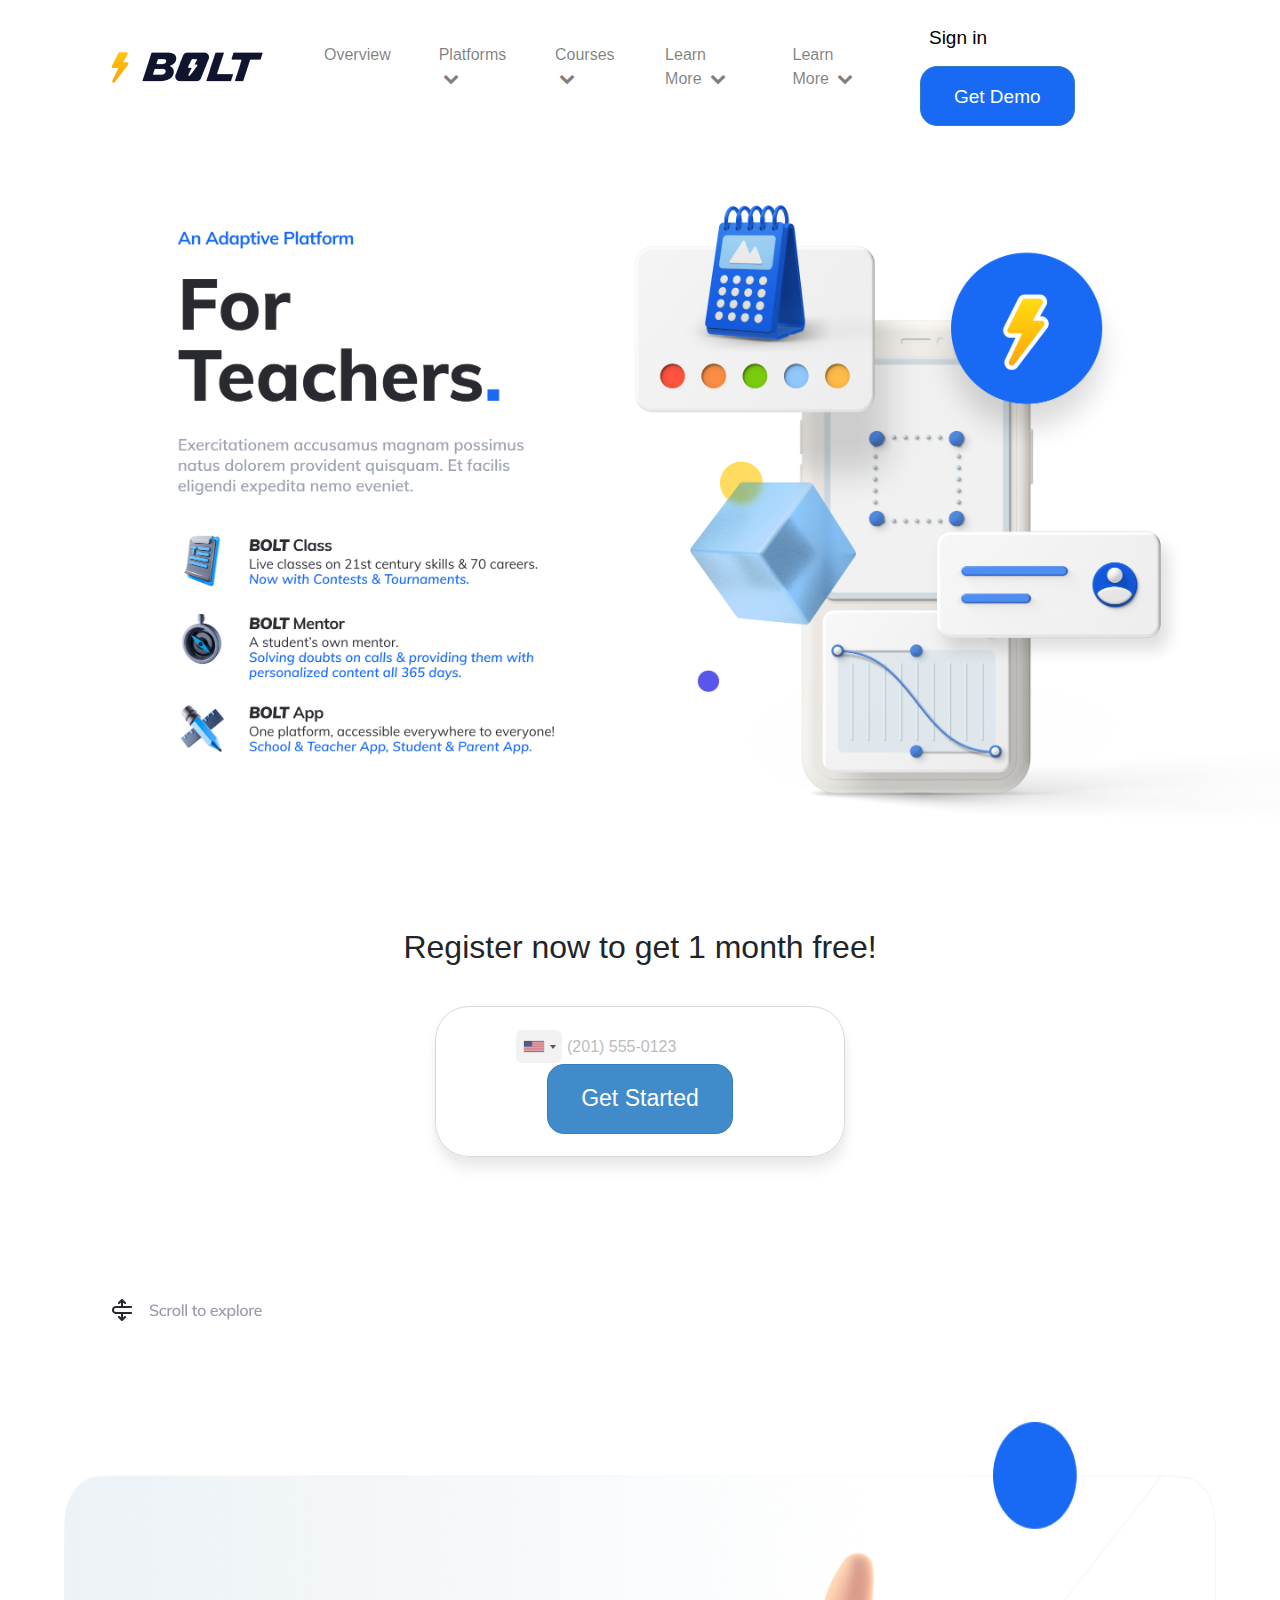
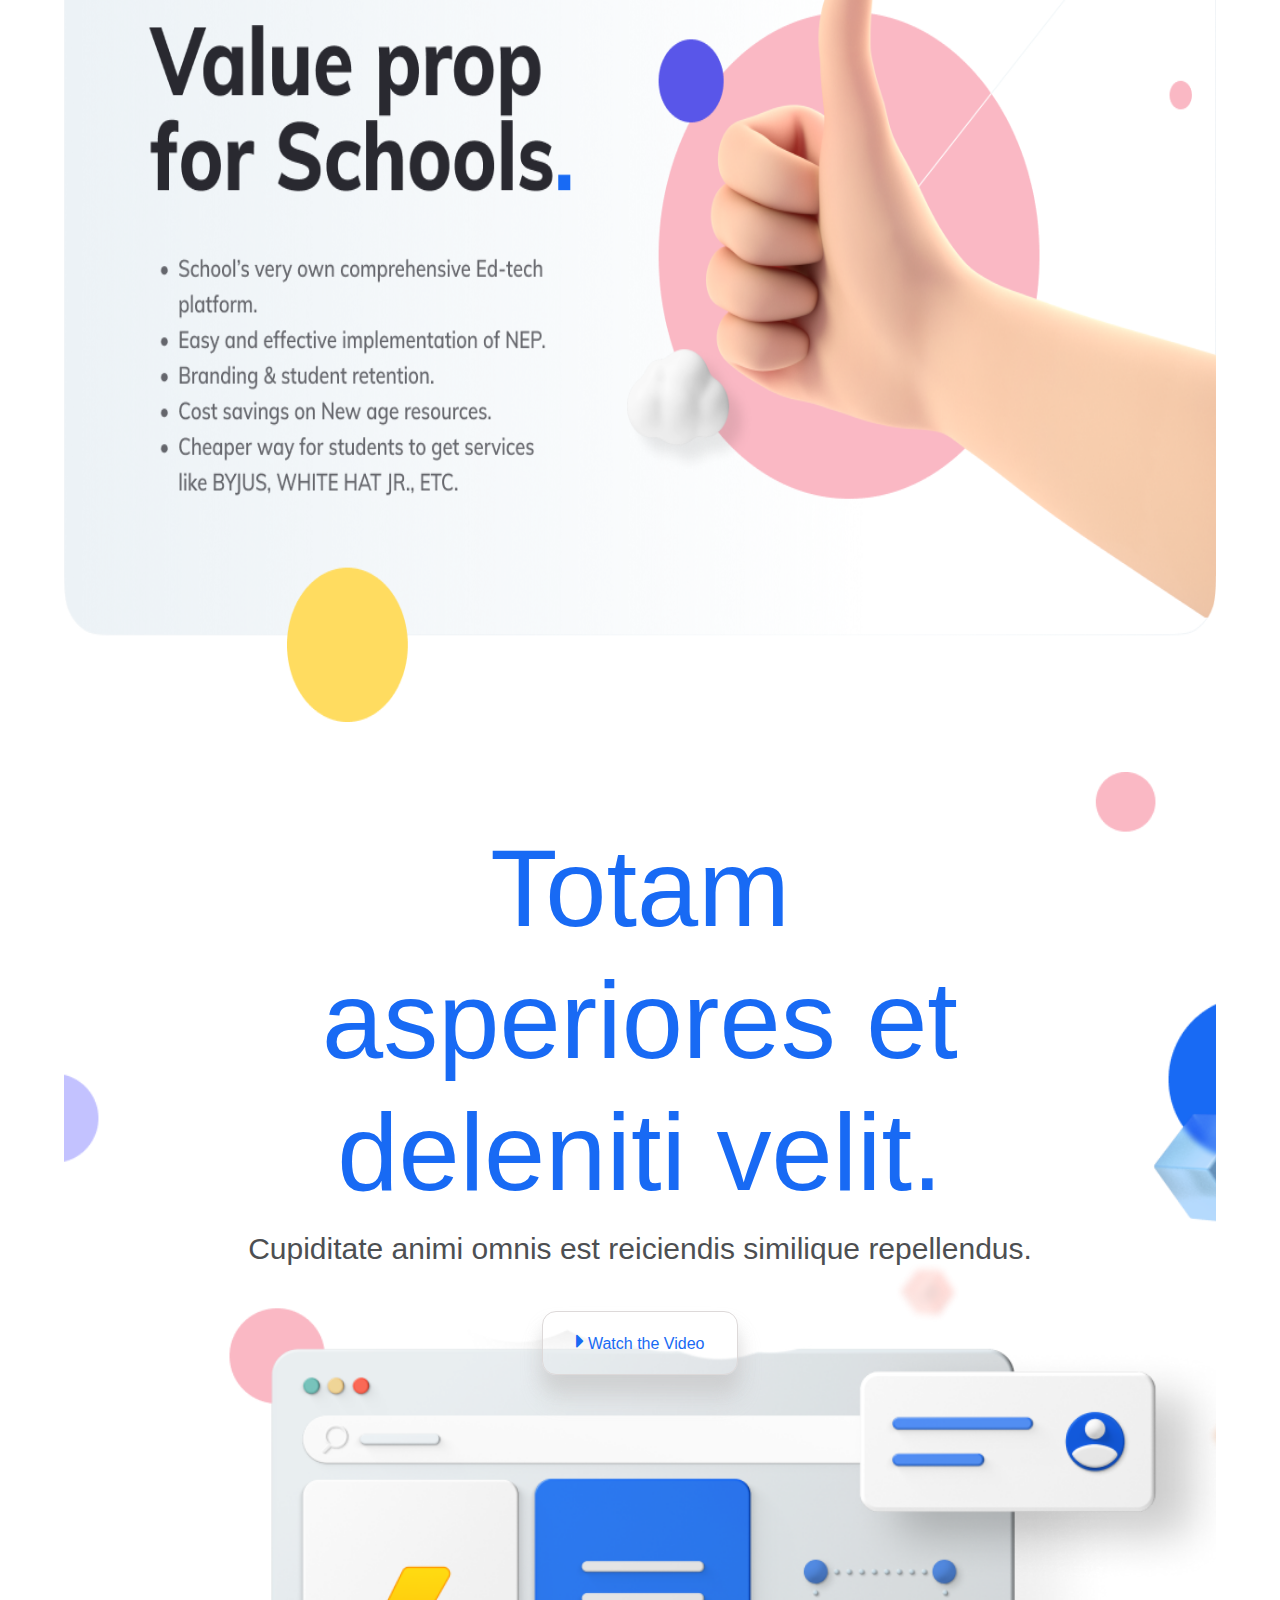
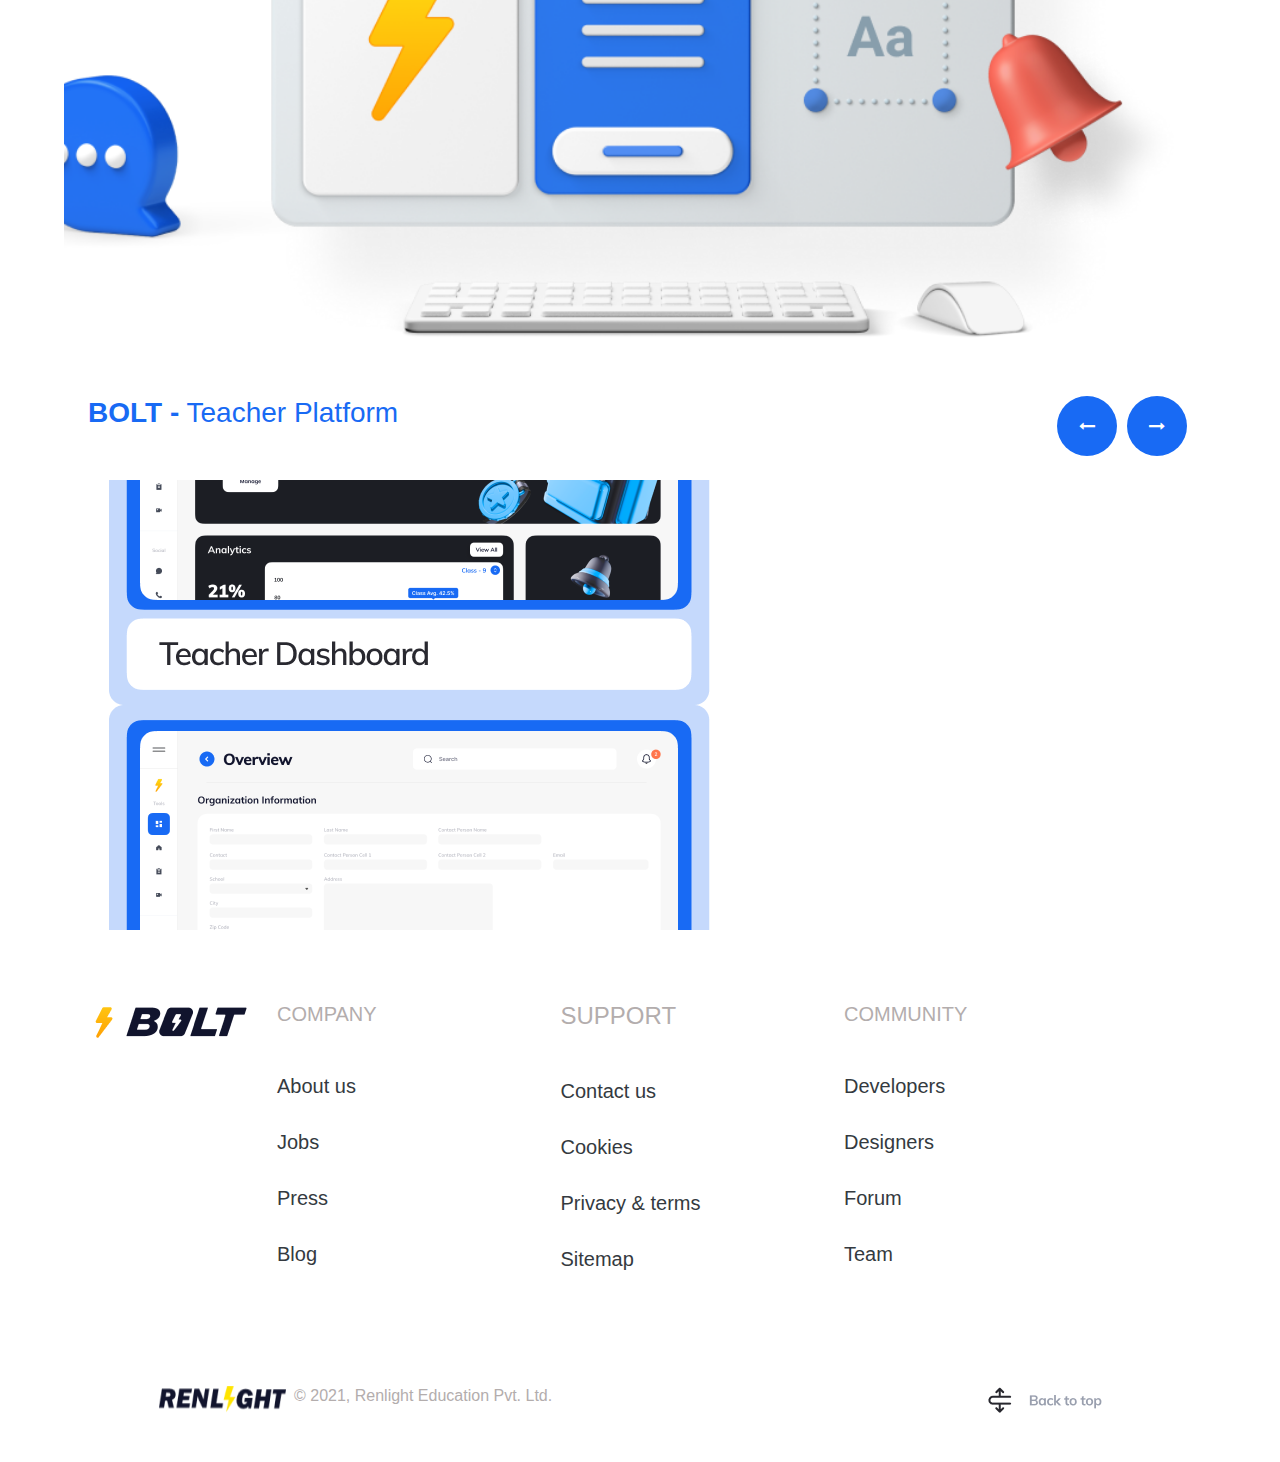
==== index.html @ 437db3bc "Intial commmit" ====
<!DOCTYPE html>
<html lang="en">
<head>
    <meta charset="UTF-8">
    <meta http-equiv="X-UA-Compatible" content="IE=edge">
    <meta name="viewport" content="width=device-width, initial-scale=1.0">
    <link rel="stylesheet" href="css/intlTelInput.css">
 
    <link rel="stylesheet" href="css/style.css">
    <link rel="stylesheet" href="css/style1.scss">
    <link rel="stylesheet" href="https://cdnjs.cloudflare.com/ajax/libs/font-awesome/4.7.0/css/font-awesome.min.css">

	<script src="js/custom.js"></script>
    <link rel="stylesheet" href="https://stackpath.bootstrapcdn.com/bootstrap/4.4.1/css/bootstrap.min.css" integrity="sha384-Vkoo8x4CGsO3+Hhxv8T/Q5PaXtkKtu6ug5TOeNV6gBiFeWPGFN9MuhOf23Q9Ifjh" crossorigin="anonymous">
    <title>Bolt</title>
</head>
<body>

    <div class="custom-container ">
    <nav class="navbar navbar-expand-lg mr-4 ml-4 navbar-light">
        <a class="navbar-brand" href="#"><img src="img/logo.png" alt=""></a>
        <div class="collapse navbar-collapse" id="navbarTogglerDemo01">
         
          <ul class="navbar-nav mx-auto mt-2 mt-lg-0">
            <li class="nav-item activde mr-3 m-3">
              <a class="nav-link" href="#">Overview <span class="sr-only">(current)</span></a>
            </li>
            
         
         
            <li class="nav-item dropdown mr-1 m-3 ">
              <a class="nav-link dropdown-togglse" href="#" id="navbarDropdownMenuLink" data-toggle="dropdown" aria-haspopup="true" aria-expanded="false">
                Platforms <i class="fa fa-chevron-down ml-1" aria-hidden="true"></i>
              </a>
              <div class="dropdown-menu" aria-labelledby="navbarDropdownMenuLink">
                <a class="dropdown-item" href="#">Action</a>
                <a class="dropdown-item" href="#">Anodion</a>
                <a class="dropdown-item" href="#">Sdre</a>
              </div>
            </li>
         
            <li class="nav-item dropdown mr-1 m-3">
              <a class="nav-link dropdown-togglse" href="#" id="navbarDropdownMenuLink" data-toggle="dropdown" aria-haspopup="true" aria-expanded="false">
                Courses <i class="fa fa-chevron-down ml-1" aria-hidden="true"></i>
              </a>
              <div class="dropdown-menu" aria-labelledby="navbarDropdownMenuLink">
                <a class="dropdown-item" href="#">Action</a>
                <a class="dropdown-item" href="#">Another action</a>
                <a class="dropdown-item" href="#">Sod here</a>
              </div>
            </li>
            <li class="nav-item dropdown mr-1 m-3">
              <a class="nav-link dropdown-togglse" href="#" id="navbarDropdownMenuLink" data-toggle="dropdown" aria-haspopup="true" aria-expanded="false">
                Learn More <i class="fa fa-chevron-down ml-1" aria-hidden="true"></i>
              </a>
              <div class="dropdown-menu" aria-labelledby="navbarDropdownMenuLink">
                <a class="dropdown-item" href="#">Action</a>
                <a class="dropdown-item" href="#">Anotherd</a>
                <a class="dropdown-item" href="#">Somdere</a>
              </div>
            </li>
            <li class="nav-item dropdown mr-1 m-3">
              <a class="nav-link dropdown-togglde" href="#" id="navbarDropdownMenuLink" data-toggle="dropdown" aria-haspopup="true" aria-expanded="false">
                Learn More <i class="fa fa-chevron-down ml-1" aria-hidden="true"></i>
              </a>
              <div class="dropdown-menu" aria-labelledby="navbarDropdownMenuLink">
                <a class="dropdown-item" href="#">Action</a>
                <a class="dropdown-item" href="#">d action</a>
                <a class="dropdown-item" href="#">d here</a>
              </div>
            </li>
          </ul>
          <form class="form-inline my-2 my-lg-0">
      
            <button class=" btn-sign s mr-4 my-sm-0" type="submit">Sign in</button>
            <button class=" btn-demo s my-2 ml-4 my-sm-0 " type="submit">Get Demo</button>
          </form>
        </div>
      </nav>


    </div>

<section>
    <img class="img-fluid" src="img/FEATURE LIST.png" alt="">
</section>
<section class="text-center">
       <h2>Register now to get 1 month free!</h3>

      

<div class="input-number">
  <input id="phone" type="tel">
  <span id="valid-msg" class="hide">Valid</span>
  <span id="error-msg" class="hide">Invalid number</span>
  <button class="started-btn">Get Started</button>
</div>

</section>
<section class="custom-container">
     

        <img class="ml-5" src="img/Scroll down button1.png" alt="">
</section>
<section class="custom-container ">
     

        <img class="image-container" src="img/PROTOTYPE.png" alt="">
</section>
<section class="custom-container totam-section ">
  <div class="tatam-content text-center">

    <h2>Totam asperiores et deleniti velit.</h2>
    <p>Cupiditate animi omnis est reiciendis similique repellendus.</p>

    <div class="btn-video">
      <i class="fa fa-caret-right" aria-hidden="true"></i>
      Watch the Video</div>
  </div>

        <!-- <img class="image-container" src="img/bg1.png" alt=""> -->
</section>


<div class="custom-container">
<div class="slide-header d-flex justify-content-between p-4"> 
  <h3><span>BOLT -</span> Teacher Platform</h3>
  <div class="controls">
  <div class="control prev-slide"><i class="fa fa-long-arrow-left" aria-hidden="true"></i>
  </div>
  <div class="control next-slide"><i class="fa fa-long-arrow-right" aria-hidden="true"></i>
  </div>
</div></div>
<div class="carousel">
  <div class="slides">
    <div class="slider1 slide">

      <img src="img/Feature Card 1.png"  >
      <img src="img/Feature Card 2.png"  >
    </div>
    <div class="slider1 slide">

      <img src="img/Feature Card 1.png"  >
      <img src="img/Feature Card 2.png"  >
    </div>
    <div class="slider1 slide">

      <img src="img/Feature Card 1.png"  >
      <img src="img/Feature Card 2.png"  >
    </div>
 
  </div>

</div>
</div>

<footer class="  text-lg-start pt-5">
  <!-- Grid container -->
  <div class="custom-container p-4">
    <!--Grid row-->
    <div class="row">
      <!--Grid column-->
      <div class="col-lg-2 col-md-6 mb-4 mb-md-0">
      <img src="img/logo.png" alt="">

       
      </div>
      <!--Grid column-->

      <!--Grid column-->
      <div class="col-lg-3 col-md-6 mb-4 mb-md-0">
        <h5 class="text-uppercase mb-0 footer-headings">Company</h5>
      
        
        
        
        <ul class="list-unstyled mt-5">
          <li class="pb-4">
            <h5 href="#!" class="text-dark">  About us</h5>
          </li>
          <li class="pb-4">
            <h5 href="#!" class="text-dark">Jobs</h5>
          </li>
          <li class="pb-4">
            <h5 href="#!" class="text-dark">Press</h5>
          </li>
          <li class="pb-4">
            <h5 href="#!" class="text-dark">Blog</h5>
          </li>
        </ul>
      </div>
      <!--Grid column-->

      <!--Grid column-->
      <div class="col-lg-3 col-md-6 mb-4 mb-md-0">
        <h4 class="text-uppercase footer-headings">Support</h4>
        
        
       
        
        <ul class="list-unstyled mb-0 mt-5">
          <li class="pb-4">
            <h5 href="#!" class="text-dark">Contact us</h5>
          </li>
          <li class="pb-4" >
            <h5 href="#!" class="text-dark">Cookies</h5>
          </li>
          <li class="pb-4">
            <h5 href="#!" class="text-dark"> Privacy & terms</h5>
          </li>
          <li class="pb-4">
            <h5 href="#!" class="text-dark">Sitemap</h5>
          </li>
        </ul>
      </div>
      <!--Grid column-->

      <!--Grid column-->
      <div class="col-lg-3 col-md-6 mb-4 mb-md-0">
        <h5 class="text-uppercase mb-0 footer-headings">Community</h5>
        
        
        
        
        <ul class="list-unstyled mt-5">
          <li class="pb-4">
            <h5 href="#!" class="text-dark ">Developers</h5>
          </li>
          <li class="pb-4">
            <h5 href="#!" class="text-dark">Designers</h5>
          </li>
          <li class="pb-4">
            <h5 href="#!" class="text-dark">Forum</h5>
          </li>
          <li class="pb-4">
            <h5 href="#!" class="text-dark">Team</h5>
          </li>
        </ul>
      </div>
      <!--Grid column-->
    </div>
    <!--Grid row-->
  </div>
  <!-- Grid container -->

  <!-- Copyright -->
  <div class="d-flex justify-content-between  custom-container mr-4 ml-4 p-5 " >
<div class="col-6">
  <div class="footer-content d-flex ">
    <img  class="ml-4 pl-5 pr-2" src="img/renlight.png" alt=""> <h6 class="footer-headings">© 2021, Renlight Education Pvt. Ltd.</h6>
  </div>
</div>
<div class="col-6 d-flex flex-row-reverse">
  <img src="img/Scroll down button.png" alt="">
</div>
   
  
  </div>
  <!-- Copyright -->
</footer>

<script src="js/intlTelInput.js"></script>
<script>
  var input = document.querySelector("#phone");
  window.intlTelInput(input, {
    utilsScript: "js/utils.js",
  });


  const delay = 33000; //ms

const slides = document.querySelector(".slides");
const slidesCount = slides.childElementCount;
const maxLeft = (slidesCount - 1) * 100 * -1;

let current = 0;

function changeSlide(next = true) {
  if (next) {
    current += current > maxLeft ? -100 : current * -1;
  } else {
    current = current < 0 ? current + 100 : maxLeft;
  }

  slides.style.left = current + "%";
}

let autoChange = setInterval(changeSlide, delay);
const restart = function() {
  clearInterval(autoChange);
  autoChange = setInterval(changeSlide, delay);
};

// Controls
document.querySelector(".next-slide").addEventListener("click", function() {
  changeSlide();
  restart();
});

document.querySelector(".prev-slide").addEventListener("click", function() {
  changeSlide(false);
  restart();
});

</script>
    <script src="https://code.jquery.com/jquery-3.4.1.slim.min.js" integrity="sha384-J6qa4849blE2+poT4WnyKhv5vZF5SrPo0iEjwBvKU7imGFAV0wwj1yYfoRSJoZ+n" crossorigin="anonymous"></script>
<script src="https://cdn.jsdelivr.net/npm/popper.js@1.16.0/dist/umd/popper.min.js" integrity="sha384-Q6E9RHvbIyZFJoft+2mJbHaEWldlvI9IOYy5n3zV9zzTtmI3UksdQRVvoxMfooAo" crossorigin="anonymous"></script>
<script src="https://stackpath.bootstrapcdn.com/bootstrap/4.4.1/js/bootstrap.min.js" integrity="sha384-wfSDF2E50Y2D1uUdj0O3uMBJnjuUD4Ih7YwaYd1iqfktj0Uod8GCExl3Og8ifwB6" crossorigin="anonymous"></script>
</body>
</html>
---- css/intlTelInput.css ----
.iti {
  position: relative;
  display: inline-block; }
  .iti * {
    box-sizing: border-box;
    -moz-box-sizing: border-box; }
  .iti__hide {
    display: none; }
  .iti__v-hide {
    visibility: hidden; }
  .iti input, .iti input[type=text], .iti input[type=tel] {
    position: relative;
    z-index: 0;
    margin-top: 0 !important;
    margin-bottom: 0 !important;
    padding-right: 36px;
    margin-right: 0; }
  .iti__flag-container {
    position: absolute;
    top: 0;
    bottom: 0;
    right: 0;
    padding: 1px; }
  .iti__selected-flag {
    z-index: 1;
    position: relative;
    display: flex;
    align-items: center;
    height: 100%;
    padding: 0 6px 0 8px; }
  .iti__arrow {
    margin-left: 6px;
    width: 0;
    height: 0;
    border-left: 3px solid transparent;
    border-right: 3px solid transparent;
    border-top: 4px solid #555; }
    .iti__arrow--up {
      border-top: none;
      border-bottom: 4px solid #555; }
  .iti__country-list {
    position: absolute;
    z-index: 2;
    list-style: none;
    text-align: left;
    padding: 0;
    margin: 0 0 0 -1px;
    box-shadow: 1px 1px 4px rgba(0, 0, 0, 0.2);
    background-color: white;
    border: 1px solid #CCC;
    white-space: nowrap;
    max-height: 200px;
    overflow-y: scroll;
    -webkit-overflow-scrolling: touch; }
    .iti__country-list--dropup {
      bottom: 100%;
      margin-bottom: -1px; }
    @media (max-width: 500px) {
      .iti__country-list {
        white-space: normal; } }
  .iti__flag-box {
    display: inline-block;
    width: 20px; }
  .iti__divider {
    padding-bottom: 5px;
    margin-bottom: 5px;
    border-bottom: 1px solid #CCC; }
  .iti__country {
    padding: 5px 10px;
    outline: none; }
  .iti__dial-code {
    color: #999; }
  .iti__country.iti__highlight {
    background-color: rgba(0, 0, 0, 0.05); }
  .iti__flag-box, .iti__country-name, .iti__dial-code {
    vertical-align: middle; }
  .iti__flag-box, .iti__country-name {
    margin-right: 6px; }
  .iti--allow-dropdown input, .iti--allow-dropdown input[type=text], .iti--allow-dropdown input[type=tel], .iti--separate-dial-code input, .iti--separate-dial-code input[type=text], .iti--separate-dial-code input[type=tel] {
    padding-right: 6px;
    padding-left: 52px;
    margin-left: 0; }
  .iti--allow-dropdown .iti__flag-container, .iti--separate-dial-code .iti__flag-container {
    right: auto;
    left: 0; }
  .iti--allow-dropdown .iti__flag-container:hover {
    cursor: pointer; }
    .iti--allow-dropdown .iti__flag-container:hover .iti__selected-flag {
      background-color: rgba(0, 0, 0, 0.05); }
  .iti--allow-dropdown input[disabled] + .iti__flag-container:hover,
  .iti--allow-dropdown input[readonly] + .iti__flag-container:hover {
    cursor: default; }
    .iti--allow-dropdown input[disabled] + .iti__flag-container:hover .iti__selected-flag,
    .iti--allow-dropdown input[readonly] + .iti__flag-container:hover .iti__selected-flag {
      background-color: transparent; }
  .iti--separate-dial-code .iti__selected-flag {
    background-color: rgba(0, 0, 0, 0.05); }
  .iti--separate-dial-code .iti__selected-dial-code {
    margin-left: 6px; }
  .iti--container {
    position: absolute;
    top: -1000px;
    left: -1000px;
    z-index: 1060;
    padding: 1px; }
    .iti--container:hover {
      cursor: pointer; }

.iti-mobile .iti--container {
  top: 30px;
  bottom: 30px;
  left: 30px;
  right: 30px;
  position: fixed; }

.iti-mobile .iti__country-list {
  max-height: 100%;
  width: 100%; }

.iti-mobile .iti__country {
  padding: 10px 10px;
  line-height: 1.5em; }

.iti__flag {
  width: 20px; }
  .iti__flag.iti__be {
    width: 18px; }
  .iti__flag.iti__ch {
    width: 15px; }
  .iti__flag.iti__mc {
    width: 19px; }
  .iti__flag.iti__ne {
    width: 18px; }
  .iti__flag.iti__np {
    width: 13px; }
  .iti__flag.iti__va {
    width: 15px; }
  @media (-webkit-min-device-pixel-ratio: 2), (min-resolution: 192dpi) {
    .iti__flag {
      background-size: 5652px 15px; } }
  .iti__flag.iti__ac {
    height: 10px;
    background-position: 0px 0px; }
  .iti__flag.iti__ad {
    height: 14px;
    background-position: -22px 0px; }
  .iti__flag.iti__ae {
    height: 10px;
    background-position: -44px 0px; }
  .iti__flag.iti__af {
    height: 14px;
    background-position: -66px 0px; }
  .iti__flag.iti__ag {
    height: 14px;
    background-position: -88px 0px; }
  .iti__flag.iti__ai {
    height: 10px;
    background-position: -110px 0px; }
  .iti__flag.iti__al {
    height: 15px;
    background-position: -132px 0px; }
  .iti__flag.iti__am {
    height: 10px;
    background-position: -154px 0px; }
  .iti__flag.iti__ao {
    height: 14px;
    background-position: -176px 0px; }
  .iti__flag.iti__aq {
    height: 14px;
    background-position: -198px 0px; }
  .iti__flag.iti__ar {
    height: 13px;
    background-position: -220px 0px; }
  .iti__flag.iti__as {
    height: 10px;
    background-position: -242px 0px; }
  .iti__flag.iti__at {
    height: 14px;
    background-position: -264px 0px; }
  .iti__flag.iti__au {
    height: 10px;
    background-position: -286px 0px; }
  .iti__flag.iti__aw {
    height: 14px;
    background-position: -308px 0px; }
  .iti__flag.iti__ax {
    height: 13px;
    background-position: -330px 0px; }
  .iti__flag.iti__az {
    height: 10px;
    background-position: -352px 0px; }
  .iti__flag.iti__ba {
    height: 10px;
    background-position: -374px 0px; }
  .iti__flag.iti__bb {
    height: 14px;
    background-position: -396px 0px; }
  .iti__flag.iti__bd {
    height: 12px;
    background-position: -418px 0px; }
  .iti__flag.iti__be {
    height: 15px;
    background-position: -440px 0px; }
  .iti__flag.iti__bf {
    height: 14px;
    background-position: -460px 0px; }
  .iti__flag.iti__bg {
    height: 12px;
    background-position: -482px 0px; }
  .iti__flag.iti__bh {
    height: 12px;
    background-position: -504px 0px; }
  .iti__flag.iti__bi {
    height: 12px;
    background-position: -526px 0px; }
  .iti__flag.iti__bj {
    height: 14px;
    background-position: -548px 0px; }
  .iti__flag.iti__bl {
    height: 14px;
    background-position: -570px 0px; }
  .iti__flag.iti__bm {
    height: 10px;
    background-position: -592px 0px; }
  .iti__flag.iti__bn {
    height: 10px;
    background-position: -614px 0px; }
  .iti__flag.iti__bo {
    height: 14px;
    background-position: -636px 0px; }
  .iti__flag.iti__bq {
    height: 14px;
    background-position: -658px 0px; }
  .iti__flag.iti__br {
    height: 14px;
    background-position: -680px 0px; }
  .iti__flag.iti__bs {
    height: 10px;
    background-position: -702px 0px; }
  .iti__flag.iti__bt {
    height: 14px;
    background-position: -724px 0px; }
  .iti__flag.iti__bv {
    height: 15px;
    background-position: -746px 0px; }
  .iti__flag.iti__bw {
    height: 14px;
    background-position: -768px 0px; }
  .iti__flag.iti__by {
    height: 10px;
    background-position: -790px 0px; }
  .iti__flag.iti__bz {
    height: 14px;
    background-position: -812px 0px; }
  .iti__flag.iti__ca {
    height: 10px;
    background-position: -834px 0px; }
  .iti__flag.iti__cc {
    height: 10px;
    background-position: -856px 0px; }
  .iti__flag.iti__cd {
    height: 15px;
    background-position: -878px 0px; }
  .iti__flag.iti__cf {
    height: 14px;
    background-position: -900px 0px; }
  .iti__flag.iti__cg {
    height: 14px;
    background-position: -922px 0px; }
  .iti__flag.iti__ch {
    height: 15px;
    background-position: -944px 0px; }
  .iti__flag.iti__ci {
    height: 14px;
    background-position: -961px 0px; }
  .iti__flag.iti__ck {
    height: 10px;
    background-position: -983px 0px; }
  .iti__flag.iti__cl {
    height: 14px;
    background-position: -1005px 0px; }
  .iti__flag.iti__cm {
    height: 14px;
    background-position: -1027px 0px; }
  .iti__flag.iti__cn {
    height: 14px;
    background-position: -1049px 0px; }
  .iti__flag.iti__co {
    height: 14px;
    background-position: -1071px 0px; }
  .iti__flag.iti__cp {
    height: 14px;
    background-position: -1093px 0px; }
  .iti__flag.iti__cr {
    height: 12px;
    background-position: -1115px 0px; }
  .iti__flag.iti__cu {
    height: 10px;
    background-position: -1137px 0px; }
  .iti__flag.iti__cv {
    height: 12px;
    background-position: -1159px 0px; }
  .iti__flag.iti__cw {
    height: 14px;
    background-position: -1181px 0px; }
  .iti__flag.iti__cx {
    height: 10px;
    background-position: -1203px 0px; }
  .iti__flag.iti__cy {
    height: 14px;
    background-position: -1225px 0px; }
  .iti__flag.iti__cz {
    height: 14px;
    background-position: -1247px 0px; }
  .iti__flag.iti__de {
    height: 12px;
    background-position: -1269px 0px; }
  .iti__flag.iti__dg {
    height: 10px;
    background-position: -1291px 0px; }
  .iti__flag.iti__dj {
    height: 14px;
    background-position: -1313px 0px; }
  .iti__flag.iti__dk {
    height: 15px;
    background-position: -1335px 0px; }
  .iti__flag.iti__dm {
    height: 10px;
    background-position: -1357px 0px; }
  .iti__flag.iti__do {
    height: 14px;
    background-position: -1379px 0px; }
  .iti__flag.iti__dz {
    height: 14px;
    background-position: -1401px 0px; }
  .iti__flag.iti__ea {
    height: 14px;
    background-position: -1423px 0px; }
  .iti__flag.iti__ec {
    height: 14px;
    background-position: -1445px 0px; }
  .iti__flag.iti__ee {
    height: 13px;
    background-position: -1467px 0px; }
  .iti__flag.iti__eg {
    height: 14px;
    background-position: -1489px 0px; }
  .iti__flag.iti__eh {
    height: 10px;
    background-position: -1511px 0px; }
  .iti__flag.iti__er {
    height: 10px;
    background-position: -1533px 0px; }
  .iti__flag.iti__es {
    height: 14px;
    background-position: -1555px 0px; }
  .iti__flag.iti__et {
    height: 10px;
    background-position: -1577px 0px; }
  .iti__flag.iti__eu {
    height: 14px;
    background-position: -1599px 0px; }
  .iti__flag.iti__fi {
    height: 12px;
    background-position: -1621px 0px; }
  .iti__flag.iti__fj {
    height: 10px;
    background-position: -1643px 0px; }
  .iti__flag.iti__fk {
    height: 10px;
    background-position: -1665px 0px; }
  .iti__flag.iti__fm {
    height: 11px;
    background-position: -1687px 0px; }
  .iti__flag.iti__fo {
    height: 15px;
    background-position: -1709px 0px; }
  .iti__flag.iti__fr {
    height: 14px;
    background-position: -1731px 0px; }
  .iti__flag.iti__ga {
    height: 15px;
    background-position: -1753px 0px; }
  .iti__flag.iti__gb {
    height: 10px;
    background-position: -1775px 0px; }
  .iti__flag.iti__gd {
    height: 12px;
    background-position: -1797px 0px; }
  .iti__flag.iti__ge {
    height: 14px;
    background-position: -1819px 0px; }
  .iti__flag.iti__gf {
    height: 14px;
    background-position: -1841px 0px; }
  .iti__flag.iti__gg {
    height: 14px;
    background-position: -1863px 0px; }
  .iti__flag.iti__gh {
    height: 14px;
    background-position: -1885px 0px; }
  .iti__flag.iti__gi {
    height: 10px;
    background-position: -1907px 0px; }
  .iti__flag.iti__gl {
    height: 14px;
    background-position: -1929px 0px; }
  .iti__flag.iti__gm {
    height: 14px;
    background-position: -1951px 0px; }
  .iti__flag.iti__gn {
    height: 14px;
    background-position: -1973px 0px; }
  .iti__flag.iti__gp {
    height: 14px;
    background-position: -1995px 0px; }
  .iti__flag.iti__gq {
    height: 14px;
    background-position: -2017px 0px; }
  .iti__flag.iti__gr {
    height: 14px;
    background-position: -2039px 0px; }
  .iti__flag.iti__gs {
    height: 10px;
    background-position: -2061px 0px; }
  .iti__flag.iti__gt {
    height: 13px;
    background-position: -2083px 0px; }
  .iti__flag.iti__gu {
    height: 11px;
    background-position: -2105px 0px; }
  .iti__flag.iti__gw {
    height: 10px;
    background-position: -2127px 0px; }
  .iti__flag.iti__gy {
    height: 12px;
    background-position: -2149px 0px; }
  .iti__flag.iti__hk {
    height: 14px;
    background-position: -2171px 0px; }
  .iti__flag.iti__hm {
    height: 10px;
    background-position: -2193px 0px; }
  .iti__flag.iti__hn {
    height: 10px;
    background-position: -2215px 0px; }
  .iti__flag.iti__hr {
    height: 10px;
    background-position: -2237px 0px; }
  .iti__flag.iti__ht {
    height: 12px;
    background-position: -2259px 0px; }
  .iti__flag.iti__hu {
    height: 10px;
    background-position: -2281px 0px; }
  .iti__flag.iti__ic {
    height: 14px;
    background-position: -2303px 0px; }
  .iti__flag.iti__id {
    height: 14px;
    background-position: -2325px 0px; }
  .iti__flag.iti__ie {
    height: 10px;
    background-position: -2347px 0px; }
  .iti__flag.iti__il {
    height: 15px;
    background-position: -2369px 0px; }
  .iti__flag.iti__im {
    height: 10px;
    background-position: -2391px 0px; }
  .iti__flag.iti__in {
    height: 14px;
    background-position: -2413px 0px; }
  .iti__flag.iti__io {
    height: 10px;
    background-position: -2435px 0px; }
  .iti__flag.iti__iq {
    height: 14px;
    background-position: -2457px 0px; }
  .iti__flag.iti__ir {
    height: 12px;
    background-position: -2479px 0px; }
  .iti__flag.iti__is {
    height: 15px;
    background-position: -2501px 0px; }
  .iti__flag.iti__it {
    height: 14px;
    background-position: -2523px 0px; }
  .iti__flag.iti__je {
    height: 12px;
    background-position: -2545px 0px; }
  .iti__flag.iti__jm {
    height: 10px;
    background-position: -2567px 0px; }
  .iti__flag.iti__jo {
    height: 10px;
    background-position: -2589px 0px; }
  .iti__flag.iti__jp {
    height: 14px;
    background-position: -2611px 0px; }
  .iti__flag.iti__ke {
    height: 14px;
    background-position: -2633px 0px; }
  .iti__flag.iti__kg {
    height: 12px;
    background-position: -2655px 0px; }
  .iti__flag.iti__kh {
    height: 13px;
    background-position: -2677px 0px; }
  .iti__flag.iti__ki {
    height: 10px;
    background-position: -2699px 0px; }
  .iti__flag.iti__km {
    height: 12px;
    background-position: -2721px 0px; }
  .iti__flag.iti__kn {
    height: 14px;
    background-position: -2743px 0px; }
  .iti__flag.iti__kp {
    height: 10px;
    background-position: -2765px 0px; }
  .iti__flag.iti__kr {
    height: 14px;
    background-position: -2787px 0px; }
  .iti__flag.iti__kw {
    height: 10px;
    background-position: -2809px 0px; }
  .iti__flag.iti__ky {
    height: 10px;
    background-position: -2831px 0px; }
  .iti__flag.iti__kz {
    height: 10px;
    background-position: -2853px 0px; }
  .iti__flag.iti__la {
    height: 14px;
    background-position: -2875px 0px; }
  .iti__flag.iti__lb {
    height: 14px;
    background-position: -2897px 0px; }
  .iti__flag.iti__lc {
    height: 10px;
    background-position: -2919px 0px; }
  .iti__flag.iti__li {
    height: 12px;
    background-position: -2941px 0px; }
  .iti__flag.iti__lk {
    height: 10px;
    background-position: -2963px 0px; }
  .iti__flag.iti__lr {
    height: 11px;
    background-position: -2985px 0px; }
  .iti__flag.iti__ls {
    height: 14px;
    background-position: -3007px 0px; }
  .iti__flag.iti__lt {
    height: 12px;
    background-position: -3029px 0px; }
  .iti__flag.iti__lu {
    height: 12px;
    background-position: -3051px 0px; }
  .iti__flag.iti__lv {
    height: 10px;
    background-position: -3073px 0px; }
  .iti__flag.iti__ly {
    height: 10px;
    background-position: -3095px 0px; }
  .iti__flag.iti__ma {
    height: 14px;
    background-position: -3117px 0px; }
  .iti__flag.iti__mc {
    height: 15px;
    background-position: -3139px 0px; }
  .iti__flag.iti__md {
    height: 10px;
    background-position: -3160px 0px; }
  .iti__flag.iti__me {
    height: 10px;
    background-position: -3182px 0px; }
  .iti__flag.iti__mf {
    height: 14px;
    background-position: -3204px 0px; }
  .iti__flag.iti__mg {
    height: 14px;
    background-position: -3226px 0px; }
  .iti__flag.iti__mh {
    height: 11px;
    background-position: -3248px 0px; }
  .iti__flag.iti__mk {
    height: 10px;
    background-position: -3270px 0px; }
  .iti__flag.iti__ml {
    height: 14px;
    background-position: -3292px 0px; }
  .iti__flag.iti__mm {
    height: 14px;
    background-position: -3314px 0px; }
  .iti__flag.iti__mn {
    height: 10px;
    background-position: -3336px 0px; }
  .iti__flag.iti__mo {
    height: 14px;
    background-position: -3358px 0px; }
  .iti__flag.iti__mp {
    height: 10px;
    background-position: -3380px 0px; }
  .iti__flag.iti__mq {
    height: 14px;
    background-position: -3402px 0px; }
  .iti__flag.iti__mr {
    height: 14px;
    background-position: -3424px 0px; }
  .iti__flag.iti__ms {
    height: 10px;
    background-position: -3446px 0px; }
  .iti__flag.iti__mt {
    height: 14px;
    background-position: -3468px 0px; }
  .iti__flag.iti__mu {
    height: 14px;
    background-position: -3490px 0px; }
  .iti__flag.iti__mv {
    height: 14px;
    background-position: -3512px 0px; }
  .iti__flag.iti__mw {
    height: 14px;
    background-position: -3534px 0px; }
  .iti__flag.iti__mx {
    height: 12px;
    background-position: -3556px 0px; }
  .iti__flag.iti__my {
    height: 10px;
    background-position: -3578px 0px; }
  .iti__flag.iti__mz {
    height: 14px;
    background-position: -3600px 0px; }
  .iti__flag.iti__na {
    height: 14px;
    background-position: -3622px 0px; }
  .iti__flag.iti__nc {
    height: 10px;
    background-position: -3644px 0px; }
  .iti__flag.iti__ne {
    height: 15px;
    background-position: -3666px 0px; }
  .iti__flag.iti__nf {
    height: 10px;
    background-position: -3686px 0px; }
  .iti__flag.iti__ng {
    height: 10px;
    background-position: -3708px 0px; }
  .iti__flag.iti__ni {
    height: 12px;
    background-position: -3730px 0px; }
  .iti__flag.iti__nl {
    height: 14px;
    background-position: -3752px 0px; }
  .iti__flag.iti__no {
    height: 15px;
    background-position: -3774px 0px; }
  .iti__flag.iti__np {
    height: 15px;
    background-position: -3796px 0px; }
  .iti__flag.iti__nr {
    height: 10px;
    background-position: -3811px 0px; }
  .iti__flag.iti__nu {
    height: 10px;
    background-position: -3833px 0px; }
  .iti__flag.iti__nz {
    height: 10px;
    background-position: -3855px 0px; }
  .iti__flag.iti__om {
    height: 10px;
    background-position: -3877px 0px; }
  .iti__flag.iti__pa {
    height: 14px;
    background-position: -3899px 0px; }
  .iti__flag.iti__pe {
    height: 14px;
    background-position: -3921px 0px; }
  .iti__flag.iti__pf {
    height: 14px;
    background-position: -3943px 0px; }
  .iti__flag.iti__pg {
    height: 15px;
    background-position: -3965px 0px; }
  .iti__flag.iti__ph {
    height: 10px;
    background-position: -3987px 0px; }
  .iti__flag.iti__pk {
    height: 14px;
    background-position: -4009px 0px; }
  .iti__flag.iti__pl {
    height: 13px;
    background-position: -4031px 0px; }
  .iti__flag.iti__pm {
    height: 14px;
    background-position: -4053px 0px; }
  .iti__flag.iti__pn {
    height: 10px;
    background-position: -4075px 0px; }
  .iti__flag.iti__pr {
    height: 14px;
    background-position: -4097px 0px; }
  .iti__flag.iti__ps {
    height: 10px;
    background-position: -4119px 0px; }
  .iti__flag.iti__pt {
    height: 14px;
    background-position: -4141px 0px; }
  .iti__flag.iti__pw {
    height: 13px;
    background-position: -4163px 0px; }
  .iti__flag.iti__py {
    height: 11px;
    background-position: -4185px 0px; }
  .iti__flag.iti__qa {
    height: 8px;
    background-position: -4207px 0px; }
  .iti__flag.iti__re {
    height: 14px;
    background-position: -4229px 0px; }
  .iti__flag.iti__ro {
    height: 14px;
    background-position: -4251px 0px; }
  .iti__flag.iti__rs {
    height: 14px;
    background-position: -4273px 0px; }
  .iti__flag.iti__ru {
    height: 14px;
    background-position: -4295px 0px; }
  .iti__flag.iti__rw {
    height: 14px;
    background-position: -4317px 0px; }
  .iti__flag.iti__sa {
    height: 14px;
    background-position: -4339px 0px; }
  .iti__flag.iti__sb {
    height: 10px;
    background-position: -4361px 0px; }
  .iti__flag.iti__sc {
    height: 10px;
    background-position: -4383px 0px; }
  .iti__flag.iti__sd {
    height: 10px;
    background-position: -4405px 0px; }
  .iti__flag.iti__se {
    height: 13px;
    background-position: -4427px 0px; }
  .iti__flag.iti__sg {
    height: 14px;
    background-position: -4449px 0px; }
  .iti__flag.iti__sh {
    height: 10px;
    background-position: -4471px 0px; }
  .iti__flag.iti__si {
    height: 10px;
    background-position: -4493px 0px; }
  .iti__flag.iti__sj {
    height: 15px;
    background-position: -4515px 0px; }
  .iti__flag.iti__sk {
    height: 14px;
    background-position: -4537px 0px; }
  .iti__flag.iti__sl {
    height: 14px;
    background-position: -4559px 0px; }
  .iti__flag.iti__sm {
    height: 15px;
    background-position: -4581px 0px; }
  .iti__flag.iti__sn {
    height: 14px;
    background-position: -4603px 0px; }
  .iti__flag.iti__so {
    height: 14px;
    background-position: -4625px 0px; }
  .iti__flag.iti__sr {
    height: 14px;
    background-position: -4647px 0px; }
  .iti__flag.iti__ss {
    height: 10px;
    background-position: -4669px 0px; }
  .iti__flag.iti__st {
    height: 10px;
    background-position: -4691px 0px; }
  .iti__flag.iti__sv {
    height: 12px;
    background-position: -4713px 0px; }
  .iti__flag.iti__sx {
    height: 14px;
    background-position: -4735px 0px; }
  .iti__flag.iti__sy {
    height: 14px;
    background-position: -4757px 0px; }
  .iti__flag.iti__sz {
    height: 14px;
    background-position: -4779px 0px; }
  .iti__flag.iti__ta {
    height: 10px;
    background-position: -4801px 0px; }
  .iti__flag.iti__tc {
    height: 10px;
    background-position: -4823px 0px; }
  .iti__flag.iti__td {
    height: 14px;
    background-position: -4845px 0px; }
  .iti__flag.iti__tf {
    height: 14px;
    background-position: -4867px 0px; }
  .iti__flag.iti__tg {
    height: 13px;
    background-position: -4889px 0px; }
  .iti__flag.iti__th {
    height: 14px;
    background-position: -4911px 0px; }
  .iti__flag.iti__tj {
    height: 10px;
    background-position: -4933px 0px; }
  .iti__flag.iti__tk {
    height: 10px;
    background-position: -4955px 0px; }
  .iti__flag.iti__tl {
    height: 10px;
    background-position: -4977px 0px; }
  .iti__flag.iti__tm {
    height: 14px;
    background-position: -4999px 0px; }
  .iti__flag.iti__tn {
    height: 14px;
    background-position: -5021px 0px; }
  .iti__flag.iti__to {
    height: 10px;
    background-position: -5043px 0px; }
  .iti__flag.iti__tr {
    height: 14px;
    background-position: -5065px 0px; }
  .iti__flag.iti__tt {
    height: 12px;
    background-position: -5087px 0px; }
  .iti__flag.iti__tv {
    height: 10px;
    background-position: -5109px 0px; }
  .iti__flag.iti__tw {
    height: 14px;
    background-position: -5131px 0px; }
  .iti__flag.iti__tz {
    height: 14px;
    background-position: -5153px 0px; }
  .iti__flag.iti__ua {
    height: 14px;
    background-position: -5175px 0px; }
  .iti__flag.iti__ug {
    height: 14px;
    background-position: -5197px 0px; }
  .iti__flag.iti__um {
    height: 11px;
    background-position: -5219px 0px; }
  .iti__flag.iti__un {
    height: 14px;
    background-position: -5241px 0px; }
  .iti__flag.iti__us {
    height: 11px;
    background-position: -5263px 0px; }
  .iti__flag.iti__uy {
    height: 14px;
    background-position: -5285px 0px; }
  .iti__flag.iti__uz {
    height: 10px;
    background-position: -5307px 0px; }
  .iti__flag.iti__va {
    height: 15px;
    background-position: -5329px 0px; }
  .iti__flag.iti__vc {
    height: 14px;
    background-position: -5346px 0px; }
  .iti__flag.iti__ve {
    height: 14px;
    background-position: -5368px 0px; }
  .iti__flag.iti__vg {
    height: 10px;
    background-position: -5390px 0px; }
  .iti__flag.iti__vi {
    height: 14px;
    background-position: -5412px 0px; }
  .iti__flag.iti__vn {
    height: 14px;
    background-position: -5434px 0px; }
  .iti__flag.iti__vu {
    height: 12px;
    background-position: -5456px 0px; }
  .iti__flag.iti__wf {
    height: 14px;
    background-position: -5478px 0px; }
  .iti__flag.iti__ws {
    height: 10px;
    background-position: -5500px 0px; }
  .iti__flag.iti__xk {
    height: 15px;
    background-position: -5522px 0px; }
  .iti__flag.iti__ye {
    height: 14px;
    background-position: -5544px 0px; }
  .iti__flag.iti__yt {
    height: 14px;
    background-position: -5566px 0px; }
  .iti__flag.iti__za {
    height: 14px;
    background-position: -5588px 0px; }
  .iti__flag.iti__zm {
    height: 14px;
    background-position: -5610px 0px; }
  .iti__flag.iti__zw {
    height: 10px;
    background-position: -5632px 0px; }

.iti__flag {
  height: 15px;
  box-shadow: 0px 0px 1px 0px #888;
  background-image: url("../img/flags.png");
  background-repeat: no-repeat;
  background-color: #DBDBDB;
  background-position: 20px 0; }
  @media (-webkit-min-device-pixel-ratio: 2), (min-resolution: 192dpi) {
    .iti__flag {
      background-image: url("../img/flags@2x.png"); } }

.iti__flag.iti__np {
  background-color: transparent; }
---- css/style.css ----
.custom-container{

    width: 90%;
   margin-left: auto;
   margin-right: auto;
  }
  section {
      
 
      padding-top:50px;
      padding-bottom:50px;
  }

  .footer-headings {
    color: rgb(179, 173, 173);
  }
  .parallax-bg-1 {
      background: no-repeat top center fixed;
      color:#fff;
      background-size:cover;
  }
 .custom-container{
    padding-right: 0;
    padding-left: 0;
    width: 100%,
  }
  .container {
    padding-right: 15px;
    padding-left: 15px;
    margin-right: auto;
    margin-left: auto;
  }
.image-container {
  width: 100%;
  height: 900px;
}



.input-number {
  border: 1px solid rgb(221, 217, 217);
  border-radius: 34px;
  display: block;
  width: 32%;
  margin:  40px auto;
  padding: 22px;
  box-shadow: 0 3px 6px rgba(197, 197, 197, 0.16), 1px 13px 12px rgba(184, 182, 182, 0.23);
  
}



.iti--allow-dropdown .iti__flag-container .iti__selected-flag {
    background-color: rgba(0, 0, 0, 0.05);
    border-radius: 6px;
  
    margin-right: 12px;
}


.started-btn {
  padding: 3px 33px;
  border-radius: 17px;
  padding-top: 16px;
  padding-bottom: 52px;
  font-size: 23px;
  font-weight: 500;
}

.btn-demo {
  padding: 3px 33px;
  border-radius: 17px;
  padding-top: 16px;
  padding-bottom: 42px;
  font-size: 19px;
  font-weight: 500;
  background-color: #186af4;
}
.btn-sign  {
  padding: 3px 33px;
  border-radius: 17px;
  padding-top: 16px;
  padding-bottom: 42px;
  border: none;
  font-size: 19px;
  color: black;
  font-weight: 500;
  background-color: #ffffff;
}
.btn-sign:hover  {
  padding: 3px 33px;
  border-radius: 17px;
  padding-top: 16px;
  padding-bottom: 42px;
  border: none;
  font-size: 19px;
  color: black;
  font-weight: 500;
  background-color: #ffffff;
}

.navbar-light .navbar-nav .active>.nav-link, .navbar-light .navbar-nav .nav-link.active, .navbar-light .navbar-nav .nav-link.show, .navbar-light .navbar-nav .show>.nav-link {
  color: rgba(255, 255, 255, 0.9) !important;
 
  border-radius: 12px;
  padding-top: 7px;
  padding-bottom: 12px;
  font-size: 19px;
  font-weight: 500;
  color: white !important;
  background-color: #186af4; }




.carousel {
  width: 100%;
  height: 450px;
  border-radius: 3px;
  overflow: hidden;
  position: relative;

}
.tatam-content  {
  width: 70%;
margin: auto;
margin-bottom: -154px;
}
.tatam-content h2 {

text-align: center;
}
.tatam-content h2 {
font-size: 110px;
color: #186af4;;
}
.tatam-content p {
font-size: 30px;
color: #4d4f52;;
}
.totam-section {
  background-image: url("../img/bg12.png"); /* The image used */
 
  height: 1200px; /* You must set a specified height */
  background-position: center; /* Center the image */
  background-repeat: no-repeat; /* Do not repeat the image */
  background-size: cover; /* Resize the background image to cover the entire container */
}
.carousel .controls {

  display: flex;
  position: absolute;
  top: 50%;
  left: 0;
  justify-content: space-between;
  width: 100%;
  z-index: 99999;
  transition: all ease 0.5s;
}
 .controls  {
display: flex;
margin-left: auto;

 }

 .slide-header h3 span {
   font-weight: bolder;
   color: #186af4;
 }

 .slide-header h3  {
   
   color: #186af4;
 }
 .controls .control {
  margin: 0 5px;
  display: flex;
  align-items: center;
  justify-content: center;
  height: 60px;
  width: 60px;
  border-radius: 50%;
  background-color: #186af4;
  color: white;

  transition: ease 0.3s;
  cursor: pointer;
}
 .controls .control:hover {

  background-color: #a0a2a7;
  
}

.carousel .slides {
  position: absolute;
  top: 50%;
  left: 0;
  transform: translateY(-50%);
  display: flex;
  width: 100%;
  transition: 1s ease-in-out all;
}
.carousel .slides .slide img {
 margin-left: 33px;
 margin-right: 33px;
}
.carousel .slides .slide {
  min-width: 100%;
  min-height: 250px;
  height: auto;
  margin-left: 1%;
  margin-right: 1%;
}

.btn-video .fa-caret-right {
font-size: 22px;
}

.btn-video {
  cursor: pointer;
  border: 1px solid rgb(221, 217, 217);
  border-radius: 14px;
  display: block;
  font-weight: 500;
  color: #186af4;
  width: fit-content;
  margin: 40px auto;
  padding: 18px 33px;
  box-shadow: 0 13px 16px rgb(197 197 197 / 36%), 1px 23px 22px rgb(184 182 182 / 33%);
}

.tatam-content .btn-video:hover {
  font-weight: 800;
  font-size: 18px;
  border: 1px solid rgb(22, 84, 255);
}


  @media (min-width: 1600px) {
      .container {
          max-width: 1600px;
      }
  }
  @media (min-width: 1900px) {
      .container {
          max-width: 1900px;
      }
  }
  @media (min-width: 768px) {
    .container {
      width: 750px;
    }
  }
  @media (min-width: 992px) {
    .container {
      width: 970px;
    }
  }
  @media (min-width: 1200px) {
    .container {
      width: 1180px;
    }
  }
  .container-fluid {
    padding-right: 15px;
    padding-left: 15px;
    width: 100%;
    margin-right: auto;
    margin-left: auto;
  }












  
.intl-tel-input {
  position: relative;
  display: inline-block;
}

.intl-tel-input * {
  box-sizing: border-box;
  -moz-box-sizing: border-box;
}

.intl-tel-input .hide {
  display: none;
}

.intl-tel-input .v-hide {
  visibility: hidden;
}

.intl-tel-input input,
.intl-tel-input input[type=text],
.intl-tel-input input[type=tel] {
  position: relative;
  z-index: 0;
  margin-top: 0 !important;
  margin-bottom: 0 !important;
  padding-right: 36px;
  margin-right: 0;
}

.intl-tel-input .flag-container {
  position: absolute;
  top: 0;
  bottom: 0;
  right: 0;
  padding: 1px;
}

.intl-tel-input .selected-flag {
  z-index: 1;
  position: relative;
  width: 36px;
  height: 100%;
  padding: 0 0 0 8px;
}

.intl-tel-input .selected-flag .iti-flag {
  position: absolute;
  top: 0;
  bottom: 0;
  margin: auto;
}

.intl-tel-input .selected-flag .iti-arrow {
  position: absolute;
  top: 50%;
  margin-top: -2px;
  right: 6px;
  width: 0;
  height: 0;
  border-left: 3px solid transparent;
  border-right: 3px solid transparent;
  border-top: 4px solid #555;
}

.intl-tel-input .selected-flag .iti-arrow.up {
  border-top: none;
  border-bottom: 4px solid #555;
}

.intl-tel-input .country-list {
  position: absolute;
  z-index: 2;
  list-style: none;
  text-align: left;
  padding: 0;
  margin: 0 0 0 -1px;
  box-shadow: 1px 1px 4px rgba(0, 0, 0, 0.2);
  background-color: white;
  border: 1px solid #CCC;
  white-space: nowrap;
  max-height: 200px;
  overflow-y: scroll;
}

.intl-tel-input .country-list.dropup {
  bottom: 100%;
  margin-bottom: -1px;
}

.intl-tel-input .country-list .flag-box {
  display: inline-block;
  width: 20px;
}

@media (max-width: 500px) {
  .intl-tel-input .country-list {
    white-space: normal;
  }
}

.intl-tel-input .country-list .divider {
  padding-bottom: 5px;
  margin-bottom: 5px;
  border-bottom: 1px solid #CCC;
}

.intl-tel-input .country-list .country {
  padding: 5px 10px;
}

.intl-tel-input .country-list .country .dial-code {
  color: #999;
}

.intl-tel-input .country-list .country.highlight {
  background-color: rgba(0, 0, 0, 0.05);
}

.intl-tel-input .country-list .flag-box,
.intl-tel-input .country-list .country-name,
.intl-tel-input .country-list .dial-code {
  vertical-align: middle;
}

.intl-tel-input .country-list .flag-box,
.intl-tel-input .country-list .country-name {
  margin-right: 6px;
}

.intl-tel-input.allow-dropdown input,
.intl-tel-input.allow-dropdown input[type=text],
.intl-tel-input.allow-dropdown input[type=tel],
.intl-tel-input.separate-dial-code input,
.intl-tel-input.separate-dial-code input[type=text],
.intl-tel-input.separate-dial-code input[type=tel] {
  padding-right: 6px;
  padding-left: 52px;
  margin-left: 0;
}

.intl-tel-input.allow-dropdown .flag-container,
.intl-tel-input.separate-dial-code .flag-container {
  right: auto;
  left: 0;
}

.intl-tel-input.allow-dropdown .selected-flag,
.intl-tel-input.separate-dial-code .selected-flag {
  width: 46px;
}

.intl-tel-input.allow-dropdown .flag-container:hover {
  cursor: pointer;
}

.intl-tel-input.allow-dropdown .flag-container:hover .selected-flag {
  background-color: rgba(0, 0, 0, 0.05);
}

.intl-tel-input.allow-dropdown input[disabled] + .flag-container:hover,
.intl-tel-input.allow-dropdown input[readonly] + .flag-container:hover {
  cursor: default;
}

.intl-tel-input.allow-dropdown input[disabled] + .flag-container:hover .selected-flag,
.intl-tel-input.allow-dropdown input[readonly] + .flag-container:hover .selected-flag {
  background-color: transparent;
}

.intl-tel-input.separate-dial-code .selected-flag {
  background-color: rgba(0, 0, 0, 0.05);
  display: table;
}

.intl-tel-input.separate-dial-code .selected-dial-code {
  display: table-cell;
  vertical-align: middle;
  padding-left: 28px;
}

.intl-tel-input.separate-dial-code.iti-sdc-2 input,
.intl-tel-input.separate-dial-code.iti-sdc-2 input[type=text],
.intl-tel-input.separate-dial-code.iti-sdc-2 input[type=tel] {
  padding-left: 66px;
}

.intl-tel-input.separate-dial-code.iti-sdc-2 .selected-flag {
  width: 60px;
}

.intl-tel-input.separate-dial-code.allow-dropdown.iti-sdc-2 input,
.intl-tel-input.separate-dial-code.allow-dropdown.iti-sdc-2 input[type=text],
.intl-tel-input.separate-dial-code.allow-dropdown.iti-sdc-2 input[type=tel] {
  padding-left: 76px;
}

.intl-tel-input.separate-dial-code.allow-dropdown.iti-sdc-2 .selected-flag {
  width: 70px;
}

.intl-tel-input.separate-dial-code.iti-sdc-3 input,
.intl-tel-input.separate-dial-code.iti-sdc-3 input[type=text],
.intl-tel-input.separate-dial-code.iti-sdc-3 input[type=tel] {
  padding-left: 74px;
}

.intl-tel-input.separate-dial-code.iti-sdc-3 .selected-flag {
  width: 68px;
}

.intl-tel-input.separate-dial-code.allow-dropdown.iti-sdc-3 input,
.intl-tel-input.separate-dial-code.allow-dropdown.iti-sdc-3 input[type=text],
.intl-tel-input.separate-dial-code.allow-dropdown.iti-sdc-3 input[type=tel] {
  padding-left: 84px;
}

.intl-tel-input.separate-dial-code.allow-dropdown.iti-sdc-3 .selected-flag {
  width: 78px;
}

.intl-tel-input.separate-dial-code.iti-sdc-4 input,
.intl-tel-input.separate-dial-code.iti-sdc-4 input[type=text],
.intl-tel-input.separate-dial-code.iti-sdc-4 input[type=tel] {
  padding-left: 82px;
}

.intl-tel-input.separate-dial-code.iti-sdc-4 .selected-flag {
  width: 76px;
}

.intl-tel-input.separate-dial-code.allow-dropdown.iti-sdc-4 input,
.intl-tel-input.separate-dial-code.allow-dropdown.iti-sdc-4 input[type=text],
.intl-tel-input.separate-dial-code.allow-dropdown.iti-sdc-4 input[type=tel] {
  padding-left: 92px;
}

.intl-tel-input.separate-dial-code.allow-dropdown.iti-sdc-4 .selected-flag {
  width: 86px;
}

.intl-tel-input.separate-dial-code.iti-sdc-5 input,
.intl-tel-input.separate-dial-code.iti-sdc-5 input[type=text],
.intl-tel-input.separate-dial-code.iti-sdc-5 input[type=tel] {
  padding-left: 90px;
}

.intl-tel-input.separate-dial-code.iti-sdc-5 .selected-flag {
  width: 84px;
}

.intl-tel-input.separate-dial-code.allow-dropdown.iti-sdc-5 input,
.intl-tel-input.separate-dial-code.allow-dropdown.iti-sdc-5 input[type=text],
.intl-tel-input.separate-dial-code.allow-dropdown.iti-sdc-5 input[type=tel] {
  padding-left: 100px;
}

.intl-tel-input.separate-dial-code.allow-dropdown.iti-sdc-5 .selected-flag {
  width: 94px;
}

.intl-tel-input.iti-container {
  position: absolute;
  top: -1000px;
  left: -1000px;
  z-index: 1060;
  padding: 1px;
}

.intl-tel-input.iti-container:hover {
  cursor: pointer;
}

.iti-mobile .intl-tel-input.iti-container {
  top: 30px;
  bottom: 30px;
  left: 30px;
  right: 30px;
  position: fixed;
}

.iti-mobile .intl-tel-input .country-list {
  max-height: 100%;
  width: 100%;
}

.iti-mobile .intl-tel-input .country-list .country {
  padding: 10px 10px;
  line-height: 1.5em;
}

.iti-flag {
  width: 20px;
}

.iti-flag.be {
  width: 18px;
}

.iti-flag.ch {
  width: 15px;
}

.iti-flag.mc {
  width: 19px;
}

.iti-flag.ne {
  width: 18px;
}

.iti-flag.np {
  width: 13px;
}

.iti-flag.va {
  width: 15px;
}

@media only screen and (-webkit-min-device-pixel-ratio: 2),
only screen and (min--moz-device-pixel-ratio: 2),
only screen and (-o-min-device-pixel-ratio: 2 / 1),
only screen and (min-device-pixel-ratio: 2),
only screen and (min-resolution: 192dpi),
only screen and (min-resolution: 2dppx) {
  .iti-flag {
    background-size: 5630px 15px;
  }
}

.iti-flag.ac {
  height: 10px;
  background-position: 0px 0px;
}

.iti-flag.ad {
  height: 14px;
  background-position: -22px 0px;
}

.iti-flag.ae {
  height: 10px;
  background-position: -44px 0px;
}

.iti-flag.af {
  height: 14px;
  background-position: -66px 0px;
}

.iti-flag.ag {
  height: 14px;
  background-position: -88px 0px;
}

.iti-flag.ai {
  height: 10px;
  background-position: -110px 0px;
}

.iti-flag.al {
  height: 15px;
  background-position: -132px 0px;
}

.iti-flag.am {
  height: 10px;
  background-position: -154px 0px;
}

.iti-flag.ao {
  height: 14px;
  background-position: -176px 0px;
}

.iti-flag.aq {
  height: 14px;
  background-position: -198px 0px;
}

.iti-flag.ar {
  height: 13px;
  background-position: -220px 0px;
}

.iti-flag.as {
  height: 10px;
  background-position: -242px 0px;
}

.iti-flag.at {
  height: 14px;
  background-position: -264px 0px;
}

.iti-flag.au {
  height: 10px;
  background-position: -286px 0px;
}

.iti-flag.aw {
  height: 14px;
  background-position: -308px 0px;
}

.iti-flag.ax {
  height: 13px;
  background-position: -330px 0px;
}

.iti-flag.az {
  height: 10px;
  background-position: -352px 0px;
}

.iti-flag.ba {
  height: 10px;
  background-position: -374px 0px;
}

.iti-flag.bb {
  height: 14px;
  background-position: -396px 0px;
}

.iti-flag.bd {
  height: 12px;
  background-position: -418px 0px;
}

.iti-flag.be {
  height: 15px;
  background-position: -440px 0px;
}

.iti-flag.bf {
  height: 14px;
  background-position: -460px 0px;
}

.iti-flag.bg {
  height: 12px;
  background-position: -482px 0px;
}

.iti-flag.bh {
  height: 12px;
  background-position: -504px 0px;
}

.iti-flag.bi {
  height: 12px;
  background-position: -526px 0px;
}

.iti-flag.bj {
  height: 14px;
  background-position: -548px 0px;
}

.iti-flag.bl {
  height: 14px;
  background-position: -570px 0px;
}

.iti-flag.bm {
  height: 10px;
  background-position: -592px 0px;
}

.iti-flag.bn {
  height: 10px;
  background-position: -614px 0px;
}

.iti-flag.bo {
  height: 14px;
  background-position: -636px 0px;
}

.iti-flag.bq {
  height: 14px;
  background-position: -658px 0px;
}

.iti-flag.br {
  height: 14px;
  background-position: -680px 0px;
}

.iti-flag.bs {
  height: 10px;
  background-position: -702px 0px;
}

.iti-flag.bt {
  height: 14px;
  background-position: -724px 0px;
}

.iti-flag.bv {
  height: 15px;
  background-position: -746px 0px;
}

.iti-flag.bw {
  height: 14px;
  background-position: -768px 0px;
}

.iti-flag.by {
  height: 10px;
  background-position: -790px 0px;
}

.iti-flag.bz {
  height: 14px;
  background-position: -812px 0px;
}

.iti-flag.ca {
  height: 10px;
  background-position: -834px 0px;
}

.iti-flag.cc {
  height: 10px;
  background-position: -856px 0px;
}

.iti-flag.cd {
  height: 15px;
  background-position: -878px 0px;
}

.iti-flag.cf {
  height: 14px;
  background-position: -900px 0px;
}

.iti-flag.cg {
  height: 14px;
  background-position: -922px 0px;
}

.iti-flag.ch {
  height: 15px;
  background-position: -944px 0px;
}

.iti-flag.ci {
  height: 14px;
  background-position: -961px 0px;
}

.iti-flag.ck {
  height: 10px;
  background-position: -983px 0px;
}

.iti-flag.cl {
  height: 14px;
  background-position: -1005px 0px;
}

.iti-flag.cm {
  height: 14px;
  background-position: -1027px 0px;
}

.iti-flag.cn {
  height: 14px;
  background-position: -1049px 0px;
}

.iti-flag.co {
  height: 14px;
  background-position: -1071px 0px;
}

.iti-flag.cp {
  height: 14px;
  background-position: -1093px 0px;
}

.iti-flag.cr {
  height: 12px;
  background-position: -1115px 0px;
}

.iti-flag.cu {
  height: 10px;
  background-position: -1137px 0px;
}

.iti-flag.cv {
  height: 12px;
  background-position: -1159px 0px;
}

.iti-flag.cw {
  height: 14px;
  background-position: -1181px 0px;
}

.iti-flag.cx {
  height: 10px;
  background-position: -1203px 0px;
}

.iti-flag.cy {
  height: 13px;
  background-position: -1225px 0px;
}

.iti-flag.cz {
  height: 14px;
  background-position: -1247px 0px;
}

.iti-flag.de {
  height: 12px;
  background-position: -1269px 0px;
}

.iti-flag.dg {
  height: 10px;
  background-position: -1291px 0px;
}

.iti-flag.dj {
  height: 14px;
  background-position: -1313px 0px;
}

.iti-flag.dk {
  height: 15px;
  background-position: -1335px 0px;
}

.iti-flag.dm {
  height: 10px;
  background-position: -1357px 0px;
}

.iti-flag.do {
  height: 13px;
  background-position: -1379px 0px;
}

.iti-flag.dz {
  height: 14px;
  background-position: -1401px 0px;
}

.iti-flag.ea {
  height: 14px;
  background-position: -1423px 0px;
}

.iti-flag.ec {
  height: 14px;
  background-position: -1445px 0px;
}

.iti-flag.ee {
  height: 13px;
  background-position: -1467px 0px;
}

.iti-flag.eg {
  height: 14px;
  background-position: -1489px 0px;
}

.iti-flag.eh {
  height: 10px;
  background-position: -1511px 0px;
}

.iti-flag.er {
  height: 10px;
  background-position: -1533px 0px;
}

.iti-flag.es {
  height: 14px;
  background-position: -1555px 0px;
}

.iti-flag.et {
  height: 10px;
  background-position: -1577px 0px;
}

.iti-flag.eu {
  height: 14px;
  background-position: -1599px 0px;
}

.iti-flag.fi {
  height: 12px;
  background-position: -1621px 0px;
}

.iti-flag.fj {
  height: 10px;
  background-position: -1643px 0px;
}

.iti-flag.fk {
  height: 10px;
  background-position: -1665px 0px;
}

.iti-flag.fm {
  height: 11px;
  background-position: -1687px 0px;
}

.iti-flag.fo {
  height: 15px;
  background-position: -1709px 0px;
}

.iti-flag.fr {
  height: 14px;
  background-position: -1731px 0px;
}

.iti-flag.ga {
  height: 15px;
  background-position: -1753px 0px;
}

.iti-flag.gb {
  height: 10px;
  background-position: -1775px 0px;
}

.iti-flag.gd {
  height: 12px;
  background-position: -1797px 0px;
}

.iti-flag.ge {
  height: 14px;
  background-position: -1819px 0px;
}

.iti-flag.gf {
  height: 14px;
  background-position: -1841px 0px;
}

.iti-flag.gg {
  height: 14px;
  background-position: -1863px 0px;
}

.iti-flag.gh {
  height: 14px;
  background-position: -1885px 0px;
}

.iti-flag.gi {
  height: 10px;
  background-position: -1907px 0px;
}

.iti-flag.gl {
  height: 14px;
  background-position: -1929px 0px;
}

.iti-flag.gm {
  height: 14px;
  background-position: -1951px 0px;
}

.iti-flag.gn {
  height: 14px;
  background-position: -1973px 0px;
}

.iti-flag.gp {
  height: 14px;
  background-position: -1995px 0px;
}

.iti-flag.gq {
  height: 14px;
  background-position: -2017px 0px;
}

.iti-flag.gr {
  height: 14px;
  background-position: -2039px 0px;
}

.iti-flag.gs {
  height: 10px;
  background-position: -2061px 0px;
}

.iti-flag.gt {
  height: 13px;
  background-position: -2083px 0px;
}

.iti-flag.gu {
  height: 11px;
  background-position: -2105px 0px;
}

.iti-flag.gw {
  height: 10px;
  background-position: -2127px 0px;
}

.iti-flag.gy {
  height: 12px;
  background-position: -2149px 0px;
}

.iti-flag.hk {
  height: 14px;
  background-position: -2171px 0px;
}

.iti-flag.hm {
  height: 10px;
  background-position: -2193px 0px;
}

.iti-flag.hn {
  height: 10px;
  background-position: -2215px 0px;
}

.iti-flag.hr {
  height: 10px;
  background-position: -2237px 0px;
}

.iti-flag.ht {
  height: 12px;
  background-position: -2259px 0px;
}

.iti-flag.hu {
  height: 10px;
  background-position: -2281px 0px;
}

.iti-flag.ic {
  height: 14px;
  background-position: -2303px 0px;
}

.iti-flag.id {
  height: 14px;
  background-position: -2325px 0px;
}

.iti-flag.ie {
  height: 10px;
  background-position: -2347px 0px;
}

.iti-flag.il {
  height: 15px;
  background-position: -2369px 0px;
}

.iti-flag.im {
  height: 10px;
  background-position: -2391px 0px;
}

.iti-flag.in {
  height: 14px;
  background-position: -2413px 0px;
}

.iti-flag.io {
  height: 10px;
  background-position: -2435px 0px;
}

.iti-flag.iq {
  height: 14px;
  background-position: -2457px 0px;
}

.iti-flag.ir {
  height: 12px;
  background-position: -2479px 0px;
}

.iti-flag.is {
  height: 15px;
  background-position: -2501px 0px;
}

.iti-flag.it {
  height: 14px;
  background-position: -2523px 0px;
}

.iti-flag.je {
  height: 12px;
  background-position: -2545px 0px;
}

.iti-flag.jm {
  height: 10px;
  background-position: -2567px 0px;
}

.iti-flag.jo {
  height: 10px;
  background-position: -2589px 0px;
}

.iti-flag.jp {
  height: 14px;
  background-position: -2611px 0px;
}

.iti-flag.ke {
  height: 14px;
  background-position: -2633px 0px;
}

.iti-flag.kg {
  height: 12px;
  background-position: -2655px 0px;
}

.iti-flag.kh {
  height: 13px;
  background-position: -2677px 0px;
}

.iti-flag.ki {
  height: 10px;
  background-position: -2699px 0px;
}

.iti-flag.km {
  height: 12px;
  background-position: -2721px 0px;
}

.iti-flag.kn {
  height: 14px;
  background-position: -2743px 0px;
}

.iti-flag.kp {
  height: 10px;
  background-position: -2765px 0px;
}

.iti-flag.kr {
  height: 14px;
  background-position: -2787px 0px;
}

.iti-flag.kw {
  height: 10px;
  background-position: -2809px 0px;
}

.iti-flag.ky {
  height: 10px;
  background-position: -2831px 0px;
}

.iti-flag.kz {
  height: 10px;
  background-position: -2853px 0px;
}

.iti-flag.la {
  height: 14px;
  background-position: -2875px 0px;
}

.iti-flag.lb {
  height: 14px;
  background-position: -2897px 0px;
}

.iti-flag.lc {
  height: 10px;
  background-position: -2919px 0px;
}

.iti-flag.li {
  height: 12px;
  background-position: -2941px 0px;
}

.iti-flag.lk {
  height: 10px;
  background-position: -2963px 0px;
}

.iti-flag.lr {
  height: 11px;
  background-position: -2985px 0px;
}

.iti-flag.ls {
  height: 14px;
  background-position: -3007px 0px;
}

.iti-flag.lt {
  height: 12px;
  background-position: -3029px 0px;
}

.iti-flag.lu {
  height: 12px;
  background-position: -3051px 0px;
}

.iti-flag.lv {
  height: 10px;
  background-position: -3073px 0px;
}

.iti-flag.ly {
  height: 10px;
  background-position: -3095px 0px;
}

.iti-flag.ma {
  height: 14px;
  background-position: -3117px 0px;
}

.iti-flag.mc {
  height: 15px;
  background-position: -3139px 0px;
}

.iti-flag.md {
  height: 10px;
  background-position: -3160px 0px;
}

.iti-flag.me {
  height: 10px;
  background-position: -3182px 0px;
}

.iti-flag.mf {
  height: 14px;
  background-position: -3204px 0px;
}

.iti-flag.mg {
  height: 14px;
  background-position: -3226px 0px;
}

.iti-flag.mh {
  height: 11px;
  background-position: -3248px 0px;
}

.iti-flag.mk {
  height: 10px;
  background-position: -3270px 0px;
}

.iti-flag.ml {
  height: 14px;
  background-position: -3292px 0px;
}

.iti-flag.mm {
  height: 14px;
  background-position: -3314px 0px;
}

.iti-flag.mn {
  height: 10px;
  background-position: -3336px 0px;
}

.iti-flag.mo {
  height: 14px;
  background-position: -3358px 0px;
}

.iti-flag.mp {
  height: 10px;
  background-position: -3380px 0px;
}

.iti-flag.mq {
  height: 14px;
  background-position: -3402px 0px;
}

.iti-flag.mr {
  height: 14px;
  background-position: -3424px 0px;
}

.iti-flag.ms {
  height: 10px;
  background-position: -3446px 0px;
}

.iti-flag.mt {
  height: 14px;
  background-position: -3468px 0px;
}

.iti-flag.mu {
  height: 14px;
  background-position: -3490px 0px;
}

.iti-flag.mv {
  height: 14px;
  background-position: -3512px 0px;
}

.iti-flag.mw {
  height: 14px;
  background-position: -3534px 0px;
}

.iti-flag.mx {
  height: 12px;
  background-position: -3556px 0px;
}

.iti-flag.my {
  height: 10px;
  background-position: -3578px 0px;
}

.iti-flag.mz {
  height: 14px;
  background-position: -3600px 0px;
}

.iti-flag.na {
  height: 14px;
  background-position: -3622px 0px;
}

.iti-flag.nc {
  height: 10px;
  background-position: -3644px 0px;
}

.iti-flag.ne {
  height: 15px;
  background-position: -3666px 0px;
}

.iti-flag.nf {
  height: 10px;
  background-position: -3686px 0px;
}

.iti-flag.ng {
  height: 10px;
  background-position: -3708px 0px;
}

.iti-flag.ni {
  height: 12px;
  background-position: -3730px 0px;
}

.iti-flag.nl {
  height: 14px;
  background-position: -3752px 0px;
}

.iti-flag.no {
  height: 15px;
  background-position: -3774px 0px;
}

.iti-flag.np {
  height: 15px;
  background-position: -3796px 0px;
}

.iti-flag.nr {
  height: 10px;
  background-position: -3811px 0px;
}

.iti-flag.nu {
  height: 10px;
  background-position: -3833px 0px;
}

.iti-flag.nz {
  height: 10px;
  background-position: -3855px 0px;
}

.iti-flag.om {
  height: 10px;
  background-position: -3877px 0px;
}

.iti-flag.pa {
  height: 14px;
  background-position: -3899px 0px;
}

.iti-flag.pe {
  height: 14px;
  background-position: -3921px 0px;
}

.iti-flag.pf {
  height: 14px;
  background-position: -3943px 0px;
}

.iti-flag.pg {
  height: 15px;
  background-position: -3965px 0px;
}

.iti-flag.ph {
  height: 10px;
  background-position: -3987px 0px;
}

.iti-flag.pk {
  height: 14px;
  background-position: -4009px 0px;
}

.iti-flag.pl {
  height: 13px;
  background-position: -4031px 0px;
}

.iti-flag.pm {
  height: 14px;
  background-position: -4053px 0px;
}

.iti-flag.pn {
  height: 10px;
  background-position: -4075px 0px;
}

.iti-flag.pr {
  height: 14px;
  background-position: -4097px 0px;
}

.iti-flag.ps {
  height: 10px;
  background-position: -4119px 0px;
}

.iti-flag.pt {
  height: 14px;
  background-position: -4141px 0px;
}

.iti-flag.pw {
  height: 13px;
  background-position: -4163px 0px;
}

.iti-flag.py {
  height: 11px;
  background-position: -4185px 0px;
}

.iti-flag.qa {
  height: 8px;
  background-position: -4207px 0px;
}

.iti-flag.re {
  height: 14px;
  background-position: -4229px 0px;
}

.iti-flag.ro {
  height: 14px;
  background-position: -4251px 0px;
}

.iti-flag.rs {
  height: 14px;
  background-position: -4273px 0px;
}

.iti-flag.ru {
  height: 14px;
  background-position: -4295px 0px;
}

.iti-flag.rw {
  height: 14px;
  background-position: -4317px 0px;
}

.iti-flag.sa {
  height: 14px;
  background-position: -4339px 0px;
}

.iti-flag.sb {
  height: 10px;
  background-position: -4361px 0px;
}

.iti-flag.sc {
  height: 10px;
  background-position: -4383px 0px;
}

.iti-flag.sd {
  height: 10px;
  background-position: -4405px 0px;
}

.iti-flag.se {
  height: 13px;
  background-position: -4427px 0px;
}

.iti-flag.sg {
  height: 14px;
  background-position: -4449px 0px;
}

.iti-flag.sh {
  height: 10px;
  background-position: -4471px 0px;
}

.iti-flag.si {
  height: 10px;
  background-position: -4493px 0px;
}

.iti-flag.sj {
  height: 15px;
  background-position: -4515px 0px;
}

.iti-flag.sk {
  height: 14px;
  background-position: -4537px 0px;
}

.iti-flag.sl {
  height: 14px;
  background-position: -4559px 0px;
}

.iti-flag.sm {
  height: 15px;
  background-position: -4581px 0px;
}

.iti-flag.sn {
  height: 14px;
  background-position: -4603px 0px;
}

.iti-flag.so {
  height: 14px;
  background-position: -4625px 0px;
}

.iti-flag.sr {
  height: 14px;
  background-position: -4647px 0px;
}

.iti-flag.ss {
  height: 10px;
  background-position: -4669px 0px;
}

.iti-flag.st {
  height: 10px;
  background-position: -4691px 0px;
}

.iti-flag.sv {
  height: 12px;
  background-position: -4713px 0px;
}

.iti-flag.sx {
  height: 14px;
  background-position: -4735px 0px;
}

.iti-flag.sy {
  height: 14px;
  background-position: -4757px 0px;
}

.iti-flag.sz {
  height: 14px;
  background-position: -4779px 0px;
}

.iti-flag.ta {
  height: 10px;
  background-position: -4801px 0px;
}

.iti-flag.tc {
  height: 10px;
  background-position: -4823px 0px;
}

.iti-flag.td {
  height: 14px;
  background-position: -4845px 0px;
}

.iti-flag.tf {
  height: 14px;
  background-position: -4867px 0px;
}

.iti-flag.tg {
  height: 13px;
  background-position: -4889px 0px;
}

.iti-flag.th {
  height: 14px;
  background-position: -4911px 0px;
}

.iti-flag.tj {
  height: 10px;
  background-position: -4933px 0px;
}

.iti-flag.tk {
  height: 10px;
  background-position: -4955px 0px;
}

.iti-flag.tl {
  height: 10px;
  background-position: -4977px 0px;
}

.iti-flag.tm {
  height: 14px;
  background-position: -4999px 0px;
}

.iti-flag.tn {
  height: 14px;
  background-position: -5021px 0px;
}

.iti-flag.to {
  height: 10px;
  background-position: -5043px 0px;
}

.iti-flag.tr {
  height: 14px;
  background-position: -5065px 0px;
}

.iti-flag.tt {
  height: 12px;
  background-position: -5087px 0px;
}

.iti-flag.tv {
  height: 10px;
  background-position: -5109px 0px;
}

.iti-flag.tw {
  height: 14px;
  background-position: -5131px 0px;
}

.iti-flag.tz {
  height: 14px;
  background-position: -5153px 0px;
}

.iti-flag.ua {
  height: 14px;
  background-position: -5175px 0px;
}

.iti-flag.ug {
  height: 14px;
  background-position: -5197px 0px;
}

.iti-flag.um {
  height: 11px;
  background-position: -5219px 0px;
}

.iti-flag.us {
  height: 11px;
  background-position: -5241px 0px;
}

.iti-flag.uy {
  height: 14px;
  background-position: -5263px 0px;
}

.iti-flag.uz {
  height: 10px;
  background-position: -5285px 0px;
}

.iti-flag.va {
  height: 15px;
  background-position: -5307px 0px;
}

.iti-flag.vc {
  height: 14px;
  background-position: -5324px 0px;
}

.iti-flag.ve {
  height: 14px;
  background-position: -5346px 0px;
}

.iti-flag.vg {
  height: 10px;
  background-position: -5368px 0px;
}

.iti-flag.vi {
  height: 14px;
  background-position: -5390px 0px;
}

.iti-flag.vn {
  height: 14px;
  background-position: -5412px 0px;
}

.iti-flag.vu {
  height: 12px;
  background-position: -5434px 0px;
}

.iti-flag.wf {
  height: 14px;
  background-position: -5456px 0px;
}

.iti-flag.ws {
  height: 10px;
  background-position: -5478px 0px;
}

.iti-flag.xk {
  height: 15px;
  background-position: -5500px 0px;
}

.iti-flag.ye {
  height: 14px;
  background-position: -5522px 0px;
}

.iti-flag.yt {
  height: 14px;
  background-position: -5544px 0px;
}

.iti-flag.za {
  height: 14px;
  background-position: -5566px 0px;
}

.iti-flag.zm {
  height: 14px;
  background-position: -5588px 0px;
}

.iti-flag.zw {
  height: 10px;
  background-position: -5610px 0px;
}

.iti-flag {
  width: 20px;
  height: 15px;
  box-shadow: 0px 0px 1px 0px #888;
  background-image: url("https://cdnjs.cloudflare.com/ajax/libs/intl-tel-input/11.0.9/img/flags.png");
  background-repeat: no-repeat;
  background-color: #DBDBDB;
  background-position: 20px 0;
}

@media only screen and (-webkit-min-device-pixel-ratio: 2),
only screen and (min--moz-device-pixel-ratio: 2),
only screen and (-o-min-device-pixel-ratio: 2 / 1),
only screen and (min-device-pixel-ratio: 2),
only screen and (min-resolution: 192dpi),
only screen and (min-resolution: 2dppx) {
  .iti-flag {
    background-image: url("https://cdnjs.cloudflare.com/ajax/libs/intl-tel-input/11.0.9/img/flags@2x.png");
  }
}

.iti-flag.np {
  background-color: transparent;
}

* {
  box-sizing: border-box;
  -moz-box-sizing: border-box;
}

body {
  margin: 20px;
  font-size: 14px;
  font-family: "Helvetica Neue", Helvetica, Arial, sans-serif;
  color: #555;
}

.hide {
  display: none;
}

pre {
  margin: 0 !important;
  display: inline-block;
}

.token.operator,
.token.entity,
.token.url,
.language-css .token.string,
.style .token.string,
.token.variable {
  background: none;
}

input,
button {
  height: 35px;
  margin: 0;
  padding: 6px 12px;
  border-radius: 2px;
  font-family: inherit;
  font-size: 100%;
  color: inherit;
}

input[disabled],
button[disabled] {
  background-color: #eee;
}

input,
select {
  border: none;
  width: 250px;
}

::-webkit-input-placeholder {
  color: #BBB;
}

::-moz-placeholder {
  /* Firefox 19+ */
  color: #BBB;
  opacity: 1;
}

:-ms-input-placeholder {
  color: #BBB;
}

button {
  color: #FFF;
  background-color: #428BCA;
  border: 1px solid #357EBD;
}

button:hover {
  background-color: #3276B1;
  border-color: #285E8E;
  cursor: pointer;
}

#result {
  margin-bottom: 100px;
}
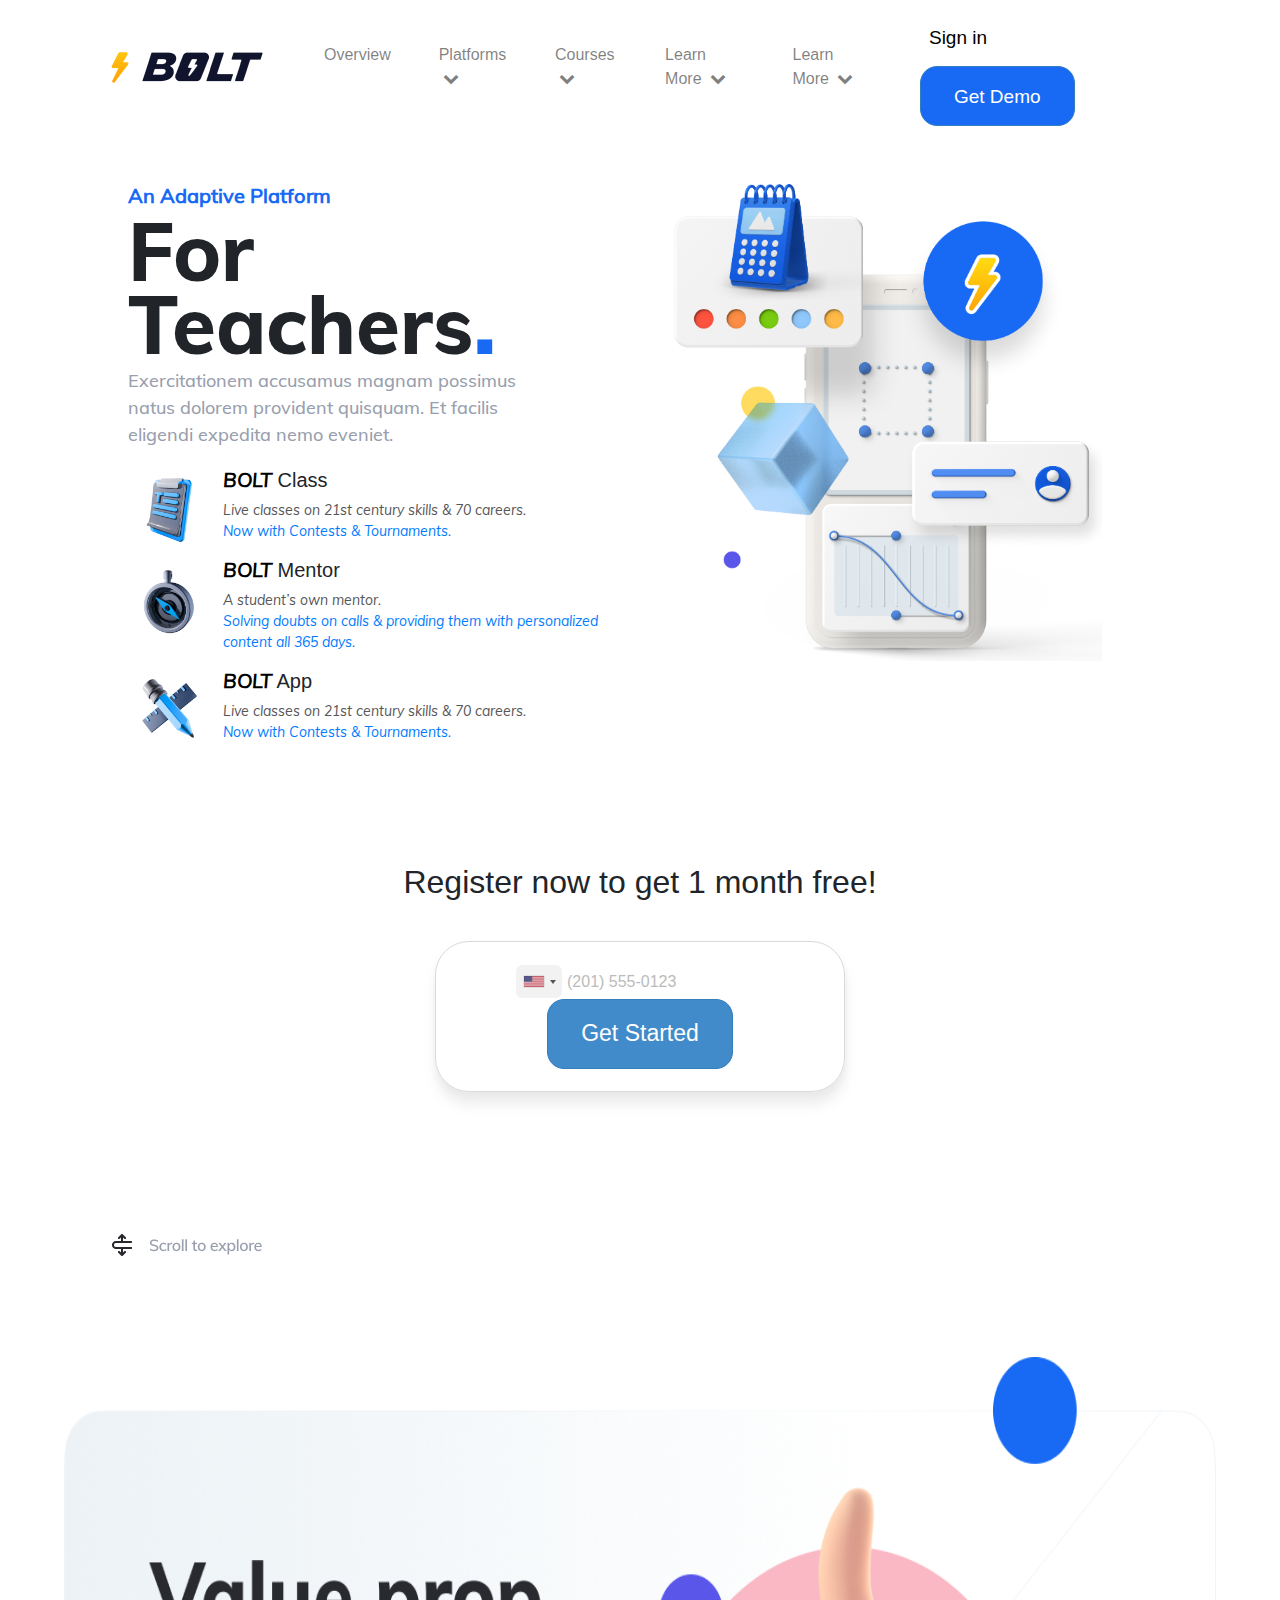
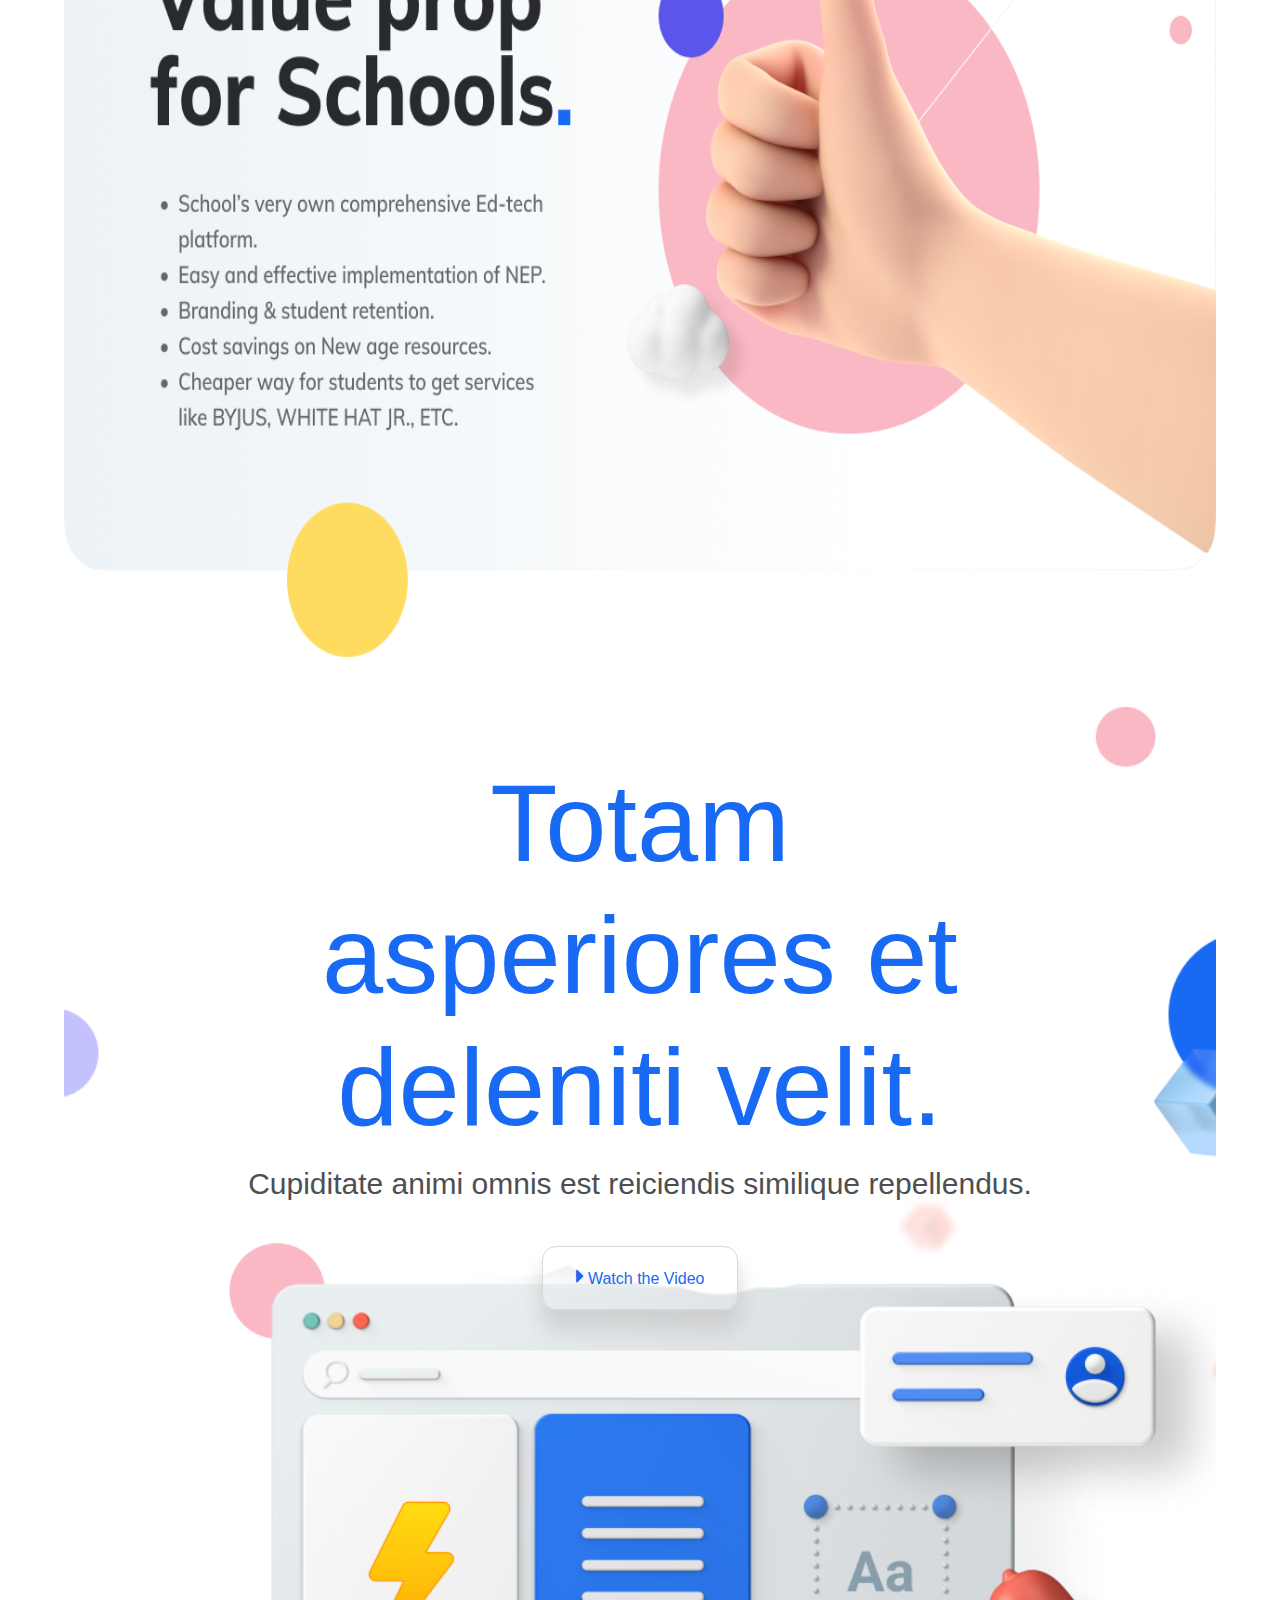
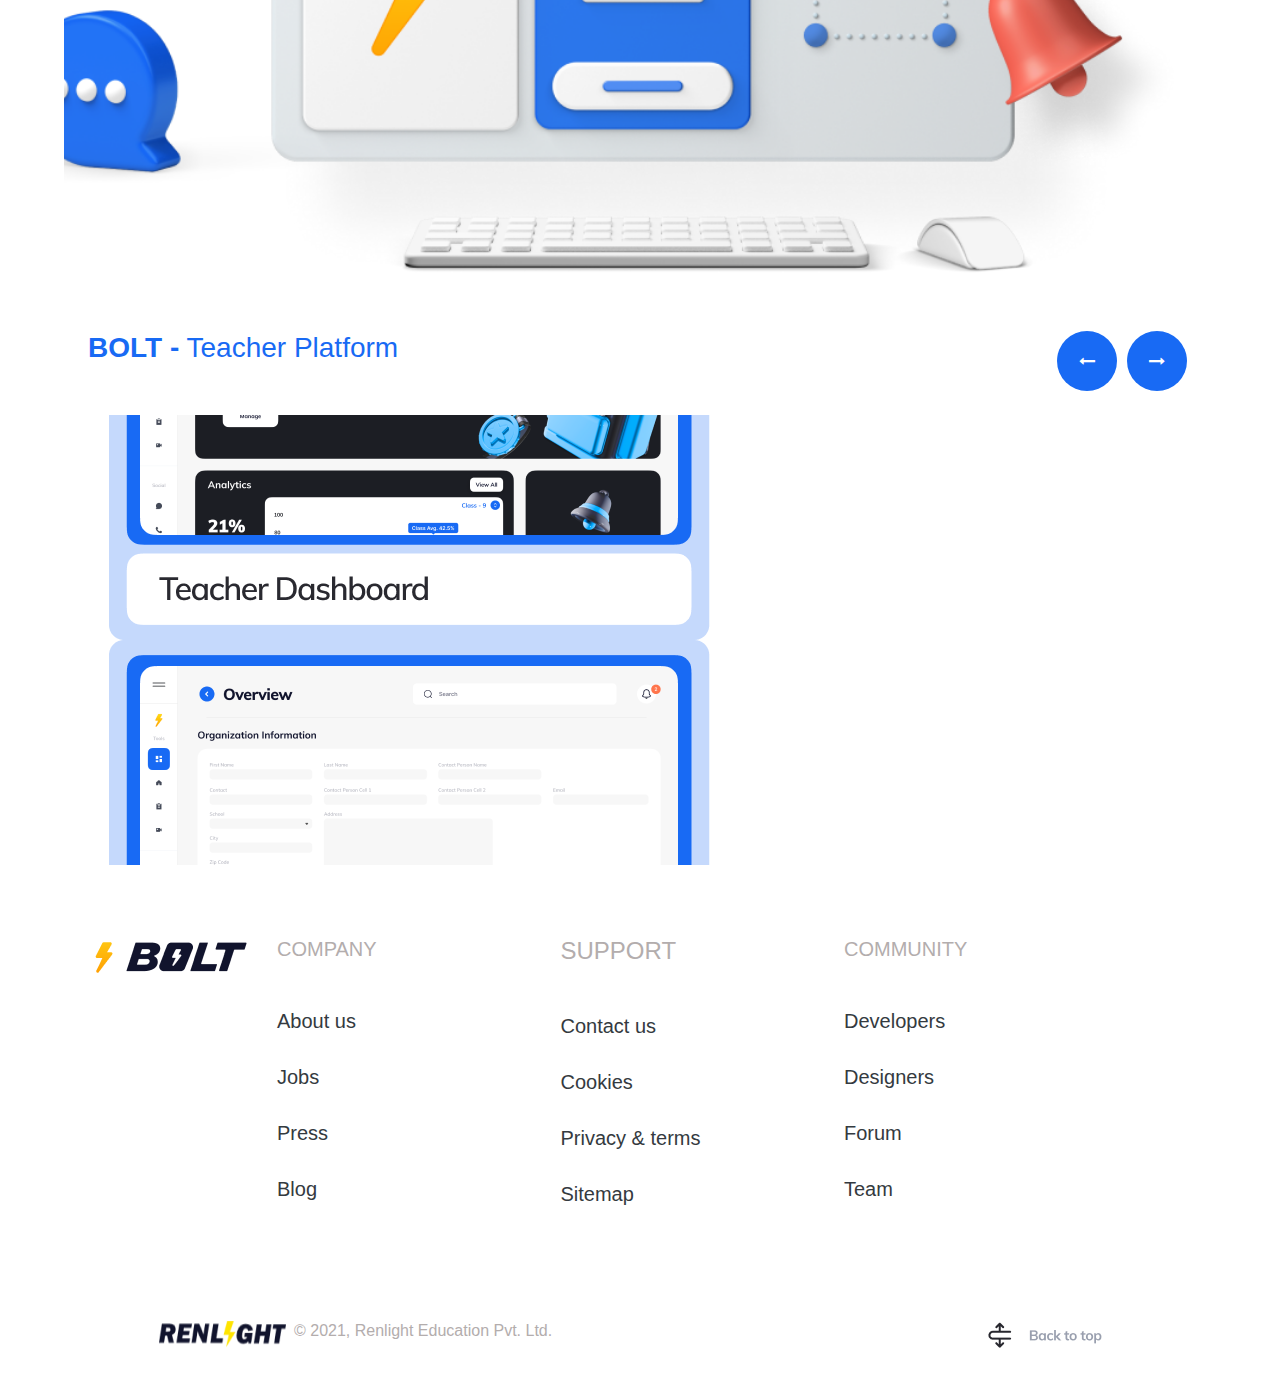
==== commit 85b9bc62: "Preview For First Page" ====
--- a/index.html
+++ b/index.html
@@ -81,8 +81,52 @@
 
     </div>
 
-<section>
-    <img class="img-fluid" src="img/FEATURE LIST.png" alt="">
+<section class="banner-container">
+  
+
+    <div class="row ">
+      <div class="col-md-6">
+
+<div class="banner-text">
+  <h2>An Adaptive Platform</h2>
+  <h1>For<br>
+    Teachers<span>.</span></h1>
+    <p class="inner-text">Exercitationem accusamus magnam possimus natus dolorem provident quisquam. Et facilis eligendi expedita nemo eveniet.</p>
+   <div class="banner-objects p-1">
+    <div class="media">
+      <img src="img/list1.png" class="align-self-start object-img mr-3" alt="...">
+      <div class="media-body">
+        <h5 class="mt-0"><span>BOLT</span> Class</h5>
+        <p>Live classes on 21st century skills & 70 careers.<br>
+          <a href="#">Now with Contests & Tournaments.</a></p>
+      </div>
+    </div>
+    <div class="media">
+      <img src="img/list2.png" class="align-self-start object-img mr-3" alt="...">
+      <div class="media-body">
+        <h5 class="mt-0"><span>BOLT</span> Mentor</h5>
+      
+        <p>A student’s own mentor.<br>
+          <a href="#">  Solving doubts on calls & providing them with personalized content all 365 days.</a></p>
+      </div>
+    </div>
+    <div class="media">
+      <img src="img/list3.png" class="align-self-start object-img mr-3" alt="...">
+      <div class="media-body">
+        <h5 class="mt-0"><span>BOLT</span> App</h5>
+        <p>Live classes on 21st century skills & 70 careers.<br>
+          <a href="#">Now with Contests & Tournaments.</a></p>
+      </div>
+    </div>
+   </div>
+
+  </div>
+
+      </div>
+      <div class="col-md-6">
+        <img class="img-fluid banner-right" src="img/bannerright1.png" alt="">
+      </div>
+    </div>
 </section>
 <section class="text-center">
        <h2>Register now to get 1 month free!</h3>
@@ -267,7 +311,7 @@
   });
 
 
-  const delay = 33000; //ms
+  const delay = 3000; //ms
 
 const slides = document.querySelector(".slides");
 const slidesCount = slides.childElementCount;
--- a/css/style.css
+++ b/css/style.css
@@ -1,3 +1,76 @@
+@font-face {
+  font-family: Mulish-Medium;
+  src: url(fonts/Mulish-Medium.ttf);
+}
+@font-face {
+  font-family: Mulish-ExtraBold;
+  src: url(fonts/Mulish-ExtraBold.ttf);
+}
+@font-face {
+  font-family: Mulish-Regular;
+  src: url(fonts/Mulish-Regular.ttf);
+}
+@font-face {
+  font-family: Mulish-ExtraLight;
+  src: url(fonts/Mulish-ExtraLight.ttf);
+}
+@font-face {
+  font-family: Mulish-Italic;
+  src: url(fonts/Mulish-Italic.ttf);
+}
+
+.object-img {
+width: 75px;
+padding: 10px;
+}
+
+.media-body p {
+width: 410px;
+}
+.media-body p {
+  font-family: Mulish-Italic;
+  font-size: 14px;
+  font-weight: 400;
+  color: #565657;
+}
+
+.media-body h5 span {
+  font-family: Mulish-Italic;
+  font-size: 20px;
+  font-weight: 800;
+  color: #000000;
+}
+.banner-text h2 {
+  font-family: Mulish-Medium;
+  font-weight: 700;
+  font-size: 20px;
+  color: #186AF4;
+}
+.banner-text h1 span {
+  font-size: 90px;
+  color: #186AF4;
+}
+.banner-text h1 {
+  font-family: Mulish-ExtraBold;
+  font-weight: 800;
+  font-size: 80px;
+  line-height: 70px;
+}
+.banner-text .inner-text {
+  font-family: Mulish-Medium;
+  font-weight: 500;
+  font-size: 18px;
+  color: #999FAE;
+  width: 408px;
+}
+
+
+.banner-container{
+
+    width: 80%;
+   margin-left: auto;
+   margin-right: auto;
+  }
 .custom-container{
 
     width: 90%;
@@ -235,7 +308,9 @@
   font-size: 18px;
   border: 1px solid rgb(22, 84, 255);
 }
-
+.banner-right {
+  width: 90%;
+}
 
   @media (min-width: 1600px) {
       .container {
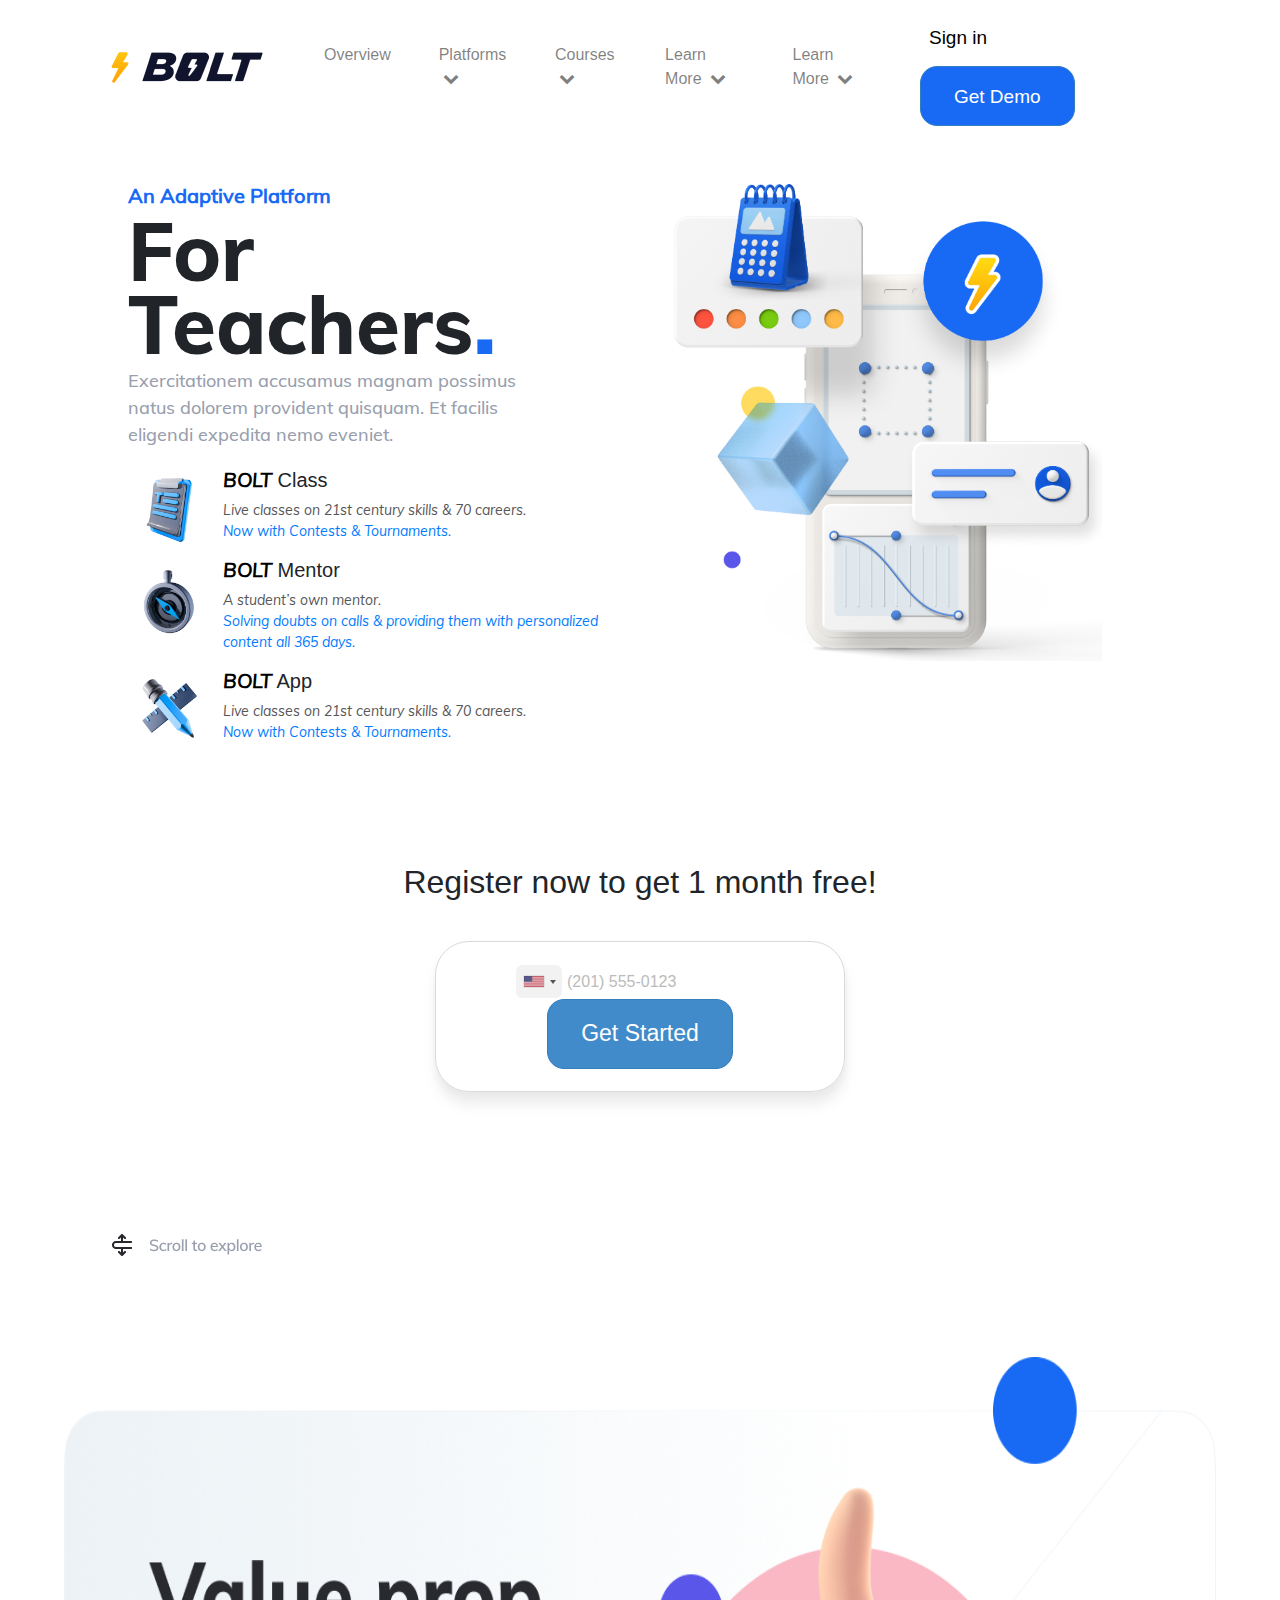
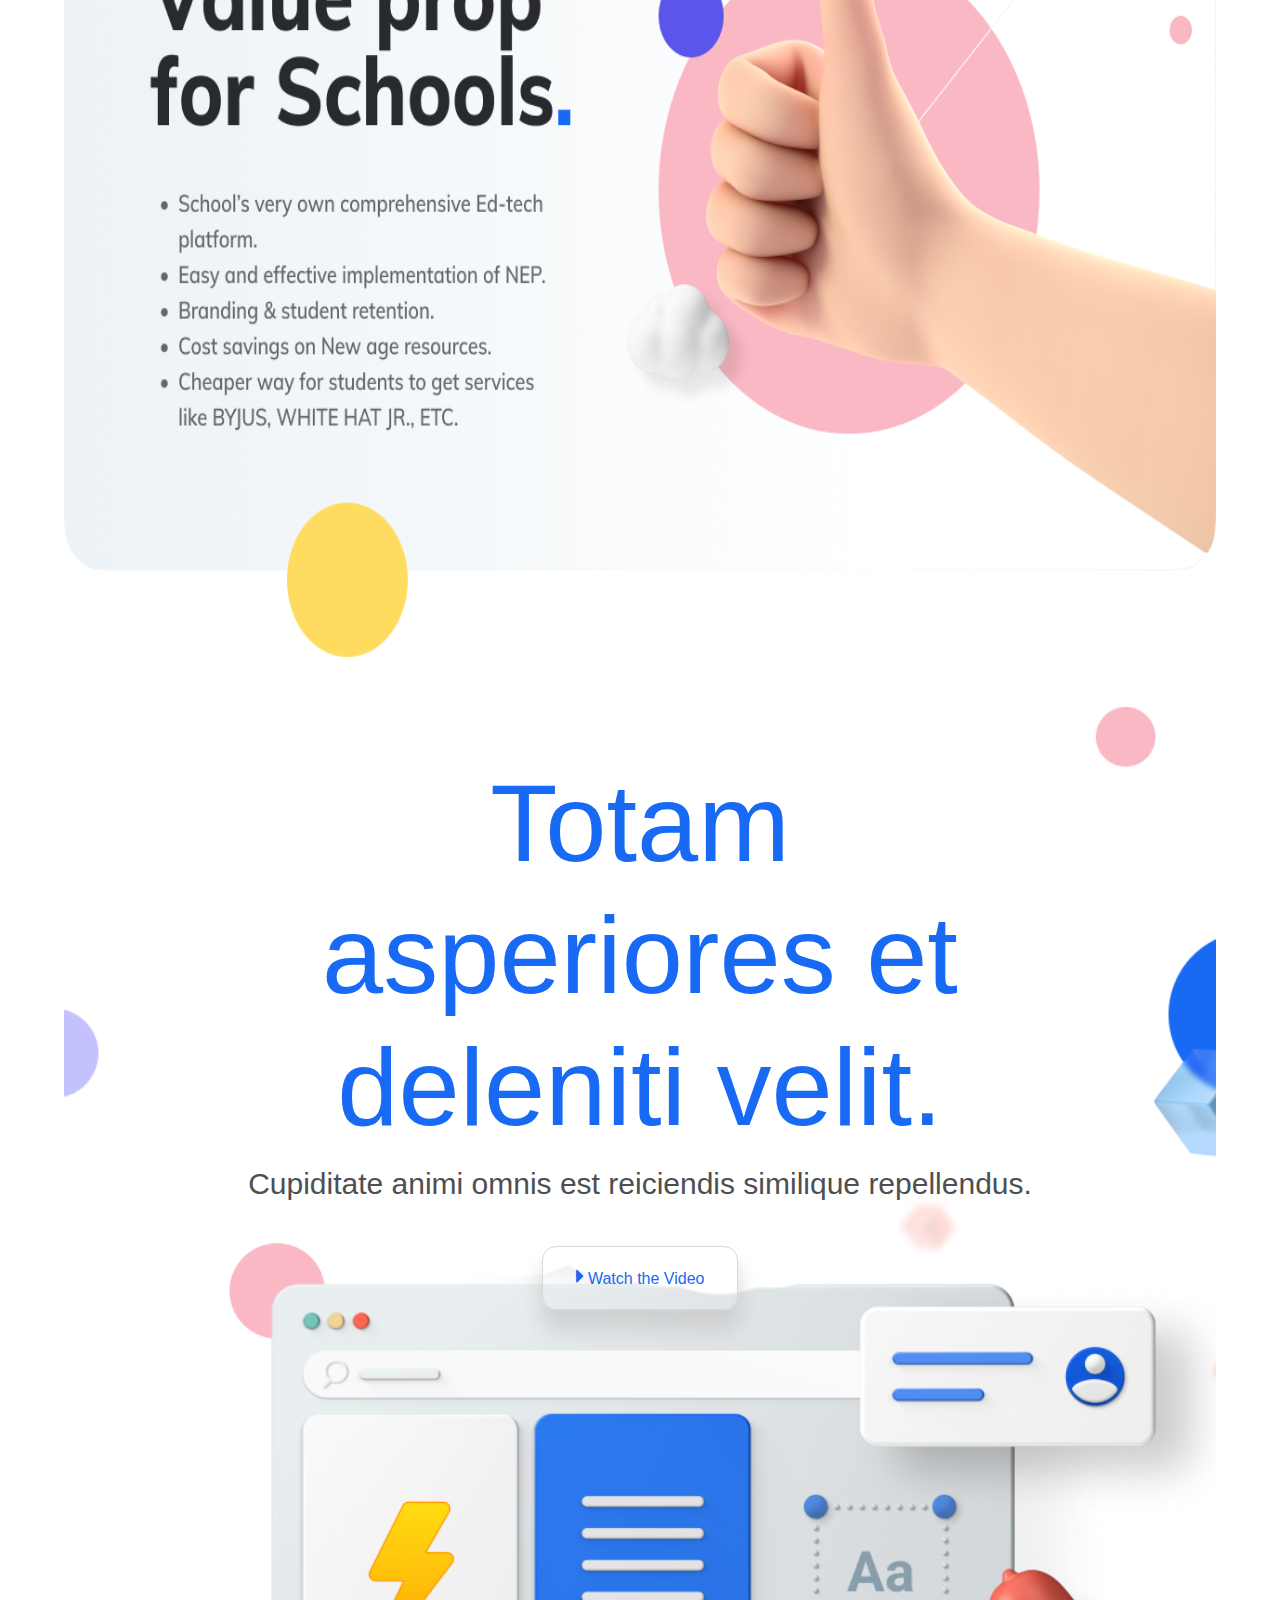
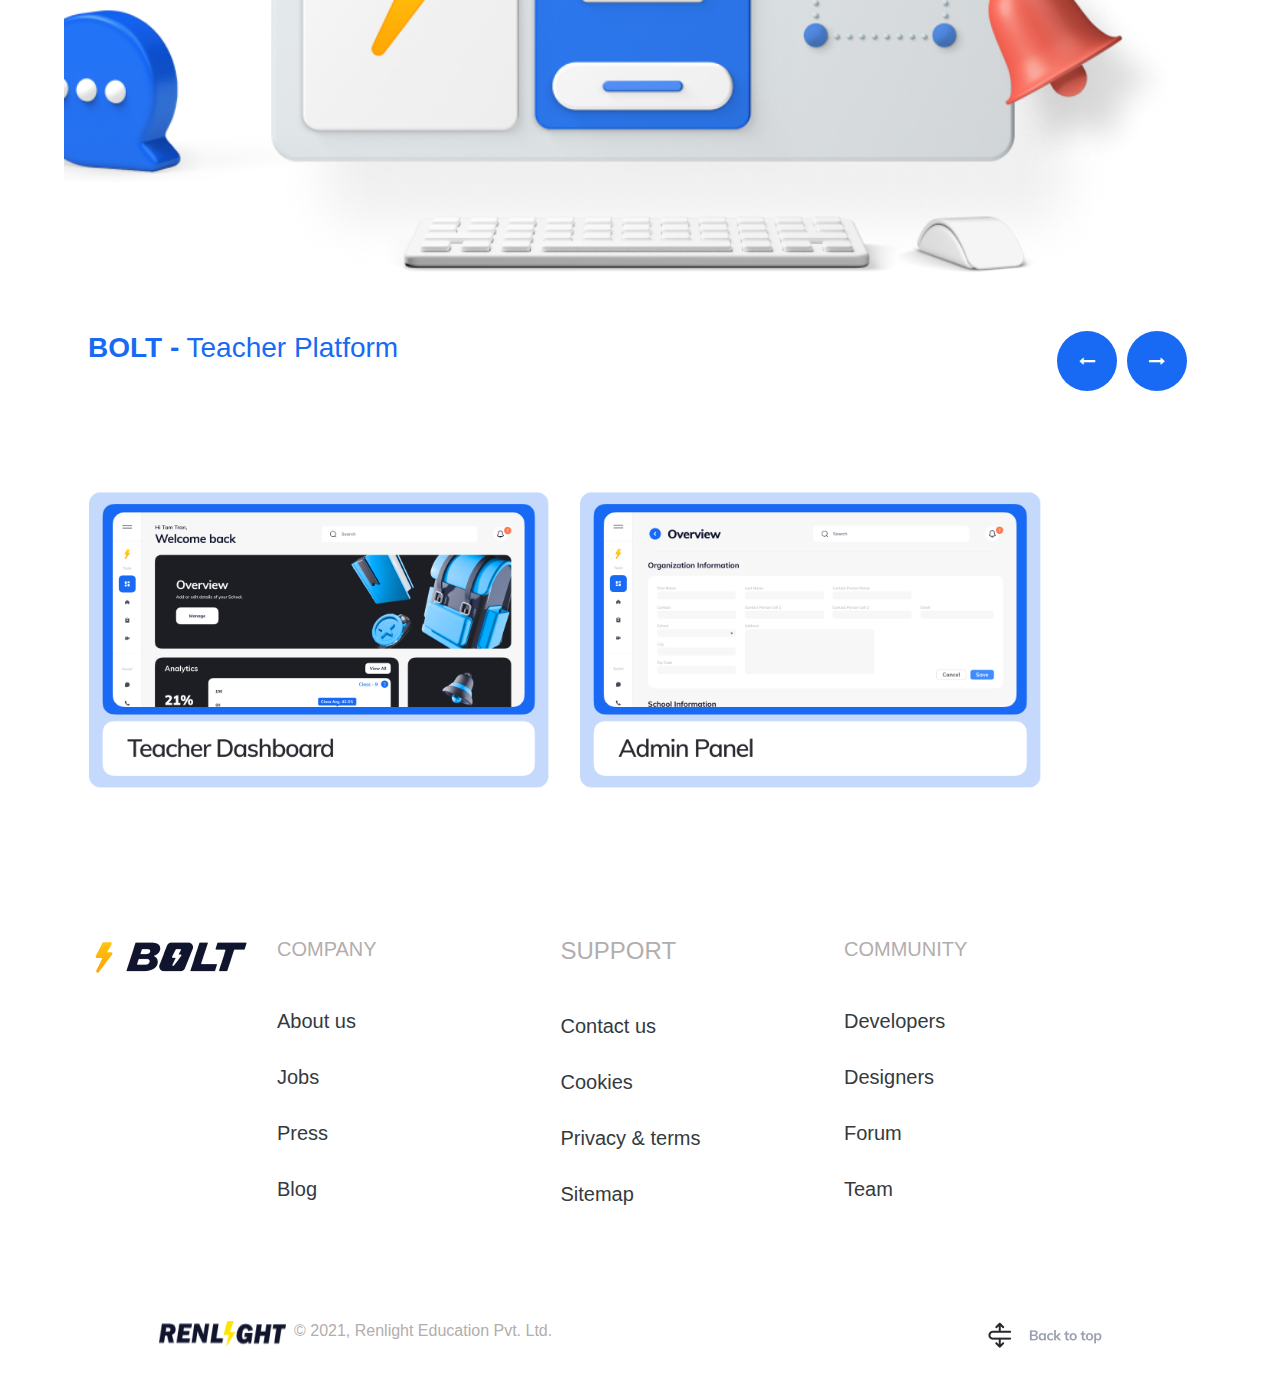
==== commit 42fee500: "fixcation" ====
--- a/index.html
+++ b/index.html
@@ -9,6 +9,7 @@
     <link rel="stylesheet" href="css/style.css">
     <link rel="stylesheet" href="css/style1.scss">
     <link rel="stylesheet" href="https://cdnjs.cloudflare.com/ajax/libs/font-awesome/4.7.0/css/font-awesome.min.css">
+    <link rel="icon" href="img/logo.png" type="image/gif" sizes="16x16">
 
 	<script src="js/custom.js"></script>
     <link rel="stylesheet" href="https://stackpath.bootstrapcdn.com/bootstrap/4.4.1/css/bootstrap.min.css" integrity="sha384-Vkoo8x4CGsO3+Hhxv8T/Q5PaXtkKtu6ug5TOeNV6gBiFeWPGFN9MuhOf23Q9Ifjh" crossorigin="anonymous">
@@ -286,7 +287,7 @@
     <!--Grid row-->
   </div>
   <!-- Grid container -->
-
+  
   <!-- Copyright -->
   <div class="d-flex justify-content-between  custom-container mr-4 ml-4 p-5 " >
 <div class="col-6">
@@ -294,7 +295,7 @@
     <img  class="ml-4 pl-5 pr-2" src="img/renlight.png" alt=""> <h6 class="footer-headings">© 2021, Renlight Education Pvt. Ltd.</h6>
   </div>
 </div>
-<div class="col-6 d-flex flex-row-reverse">
+<div onclick="topFunction()" class="col-6 d-flex  back-top flex-row-reverse">
   <img src="img/Scroll down button.png" alt="">
 </div>
    
@@ -345,7 +346,25 @@
   changeSlide(false);
   restart();
 });
-
+//Get the button
+var mybutton = document.getElementById("myBtn");
+
+// When the user scrolls down 20px from the top of the document, show the button
+window.onscroll = function() {scrollFunction()};
+
+function scrollFunction() {
+  if (document.body.scrollTop > 20 || document.documentElement.scrollTop > 20) {
+    mybutton.style.display = "block";
+  } else {
+    mybutton.style.display = "none";
+  }
+}
+
+// When the user clicks on the button, scroll to the top of the document
+function topFunction() {
+  document.body.scrollTop = 0;
+  document.documentElement.scrollTop = 0;
+}
 </script>
     <script src="https://code.jquery.com/jquery-3.4.1.slim.min.js" integrity="sha384-J6qa4849blE2+poT4WnyKhv5vZF5SrPo0iEjwBvKU7imGFAV0wwj1yYfoRSJoZ+n" crossorigin="anonymous"></script>
 <script src="https://cdn.jsdelivr.net/npm/popper.js@1.16.0/dist/umd/popper.min.js" integrity="sha384-Q6E9RHvbIyZFJoft+2mJbHaEWldlvI9IOYy5n3zV9zzTtmI3UksdQRVvoxMfooAo" crossorigin="anonymous"></script>
--- a/css/style.css
+++ b/css/style.css
@@ -275,8 +275,15 @@
   transition: 1s ease-in-out all;
 }
 .carousel .slides .slide img {
- margin-left: 33px;
- margin-right: 33px;
+  margin-left: 13px;
+  width: 40%;
+  margin-right: 13px;
+}
+.back-top :hover {
+  
+  width: 140px;
+  border-radius: 10%;
+  padding: 3px;
 }
 .carousel .slides .slide {
   min-width: 100%;
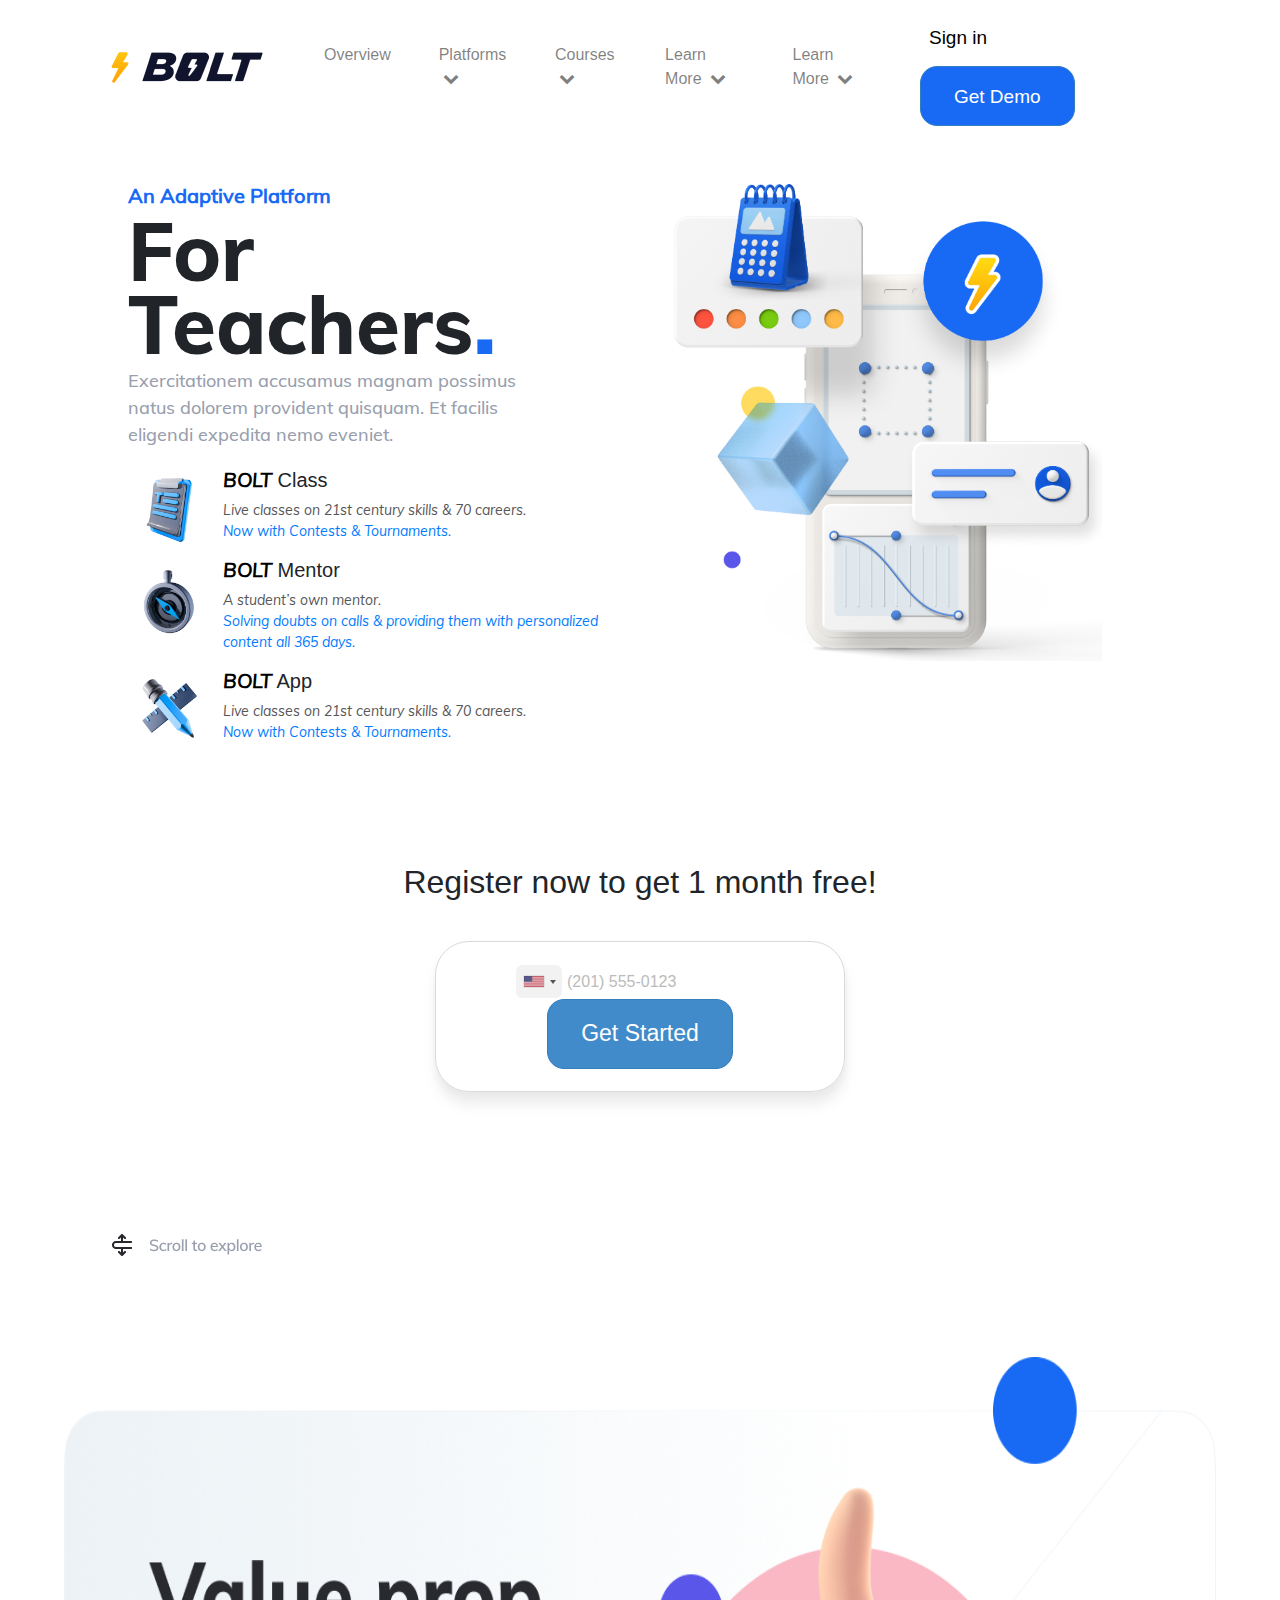
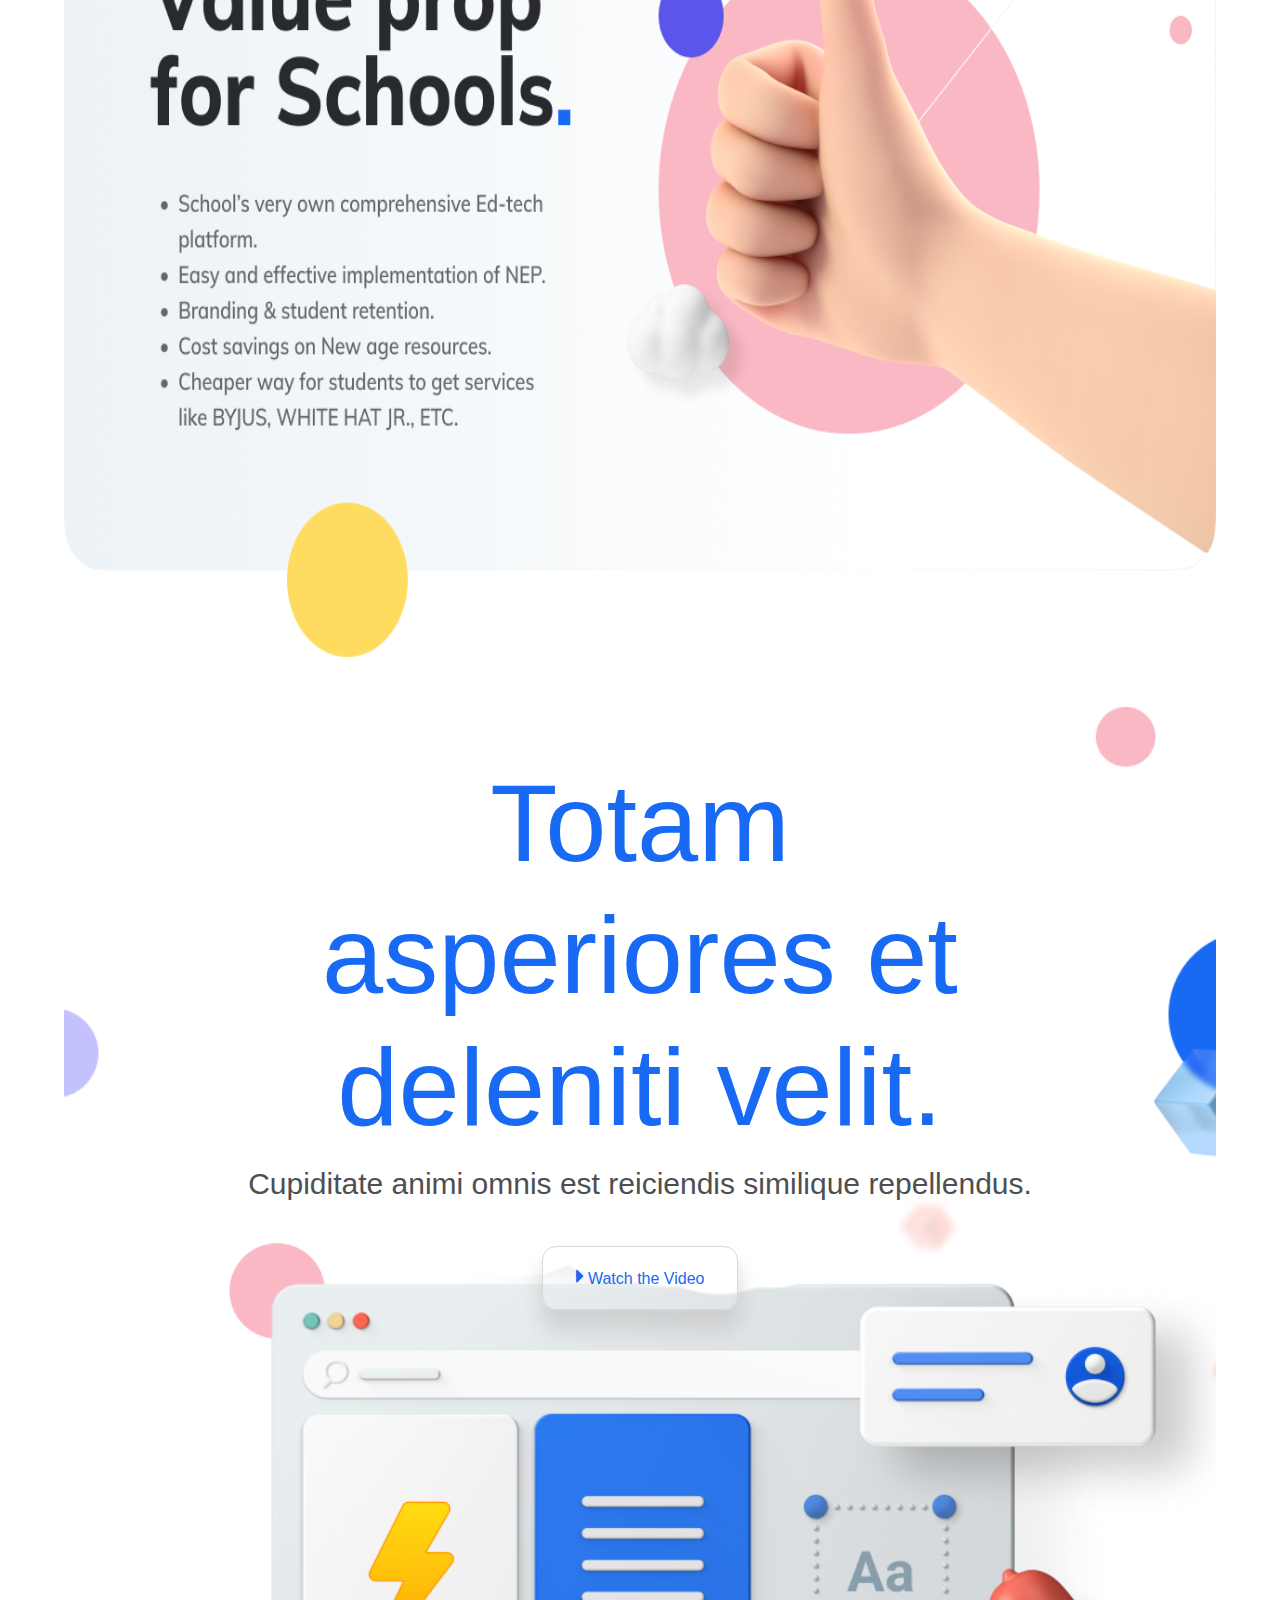
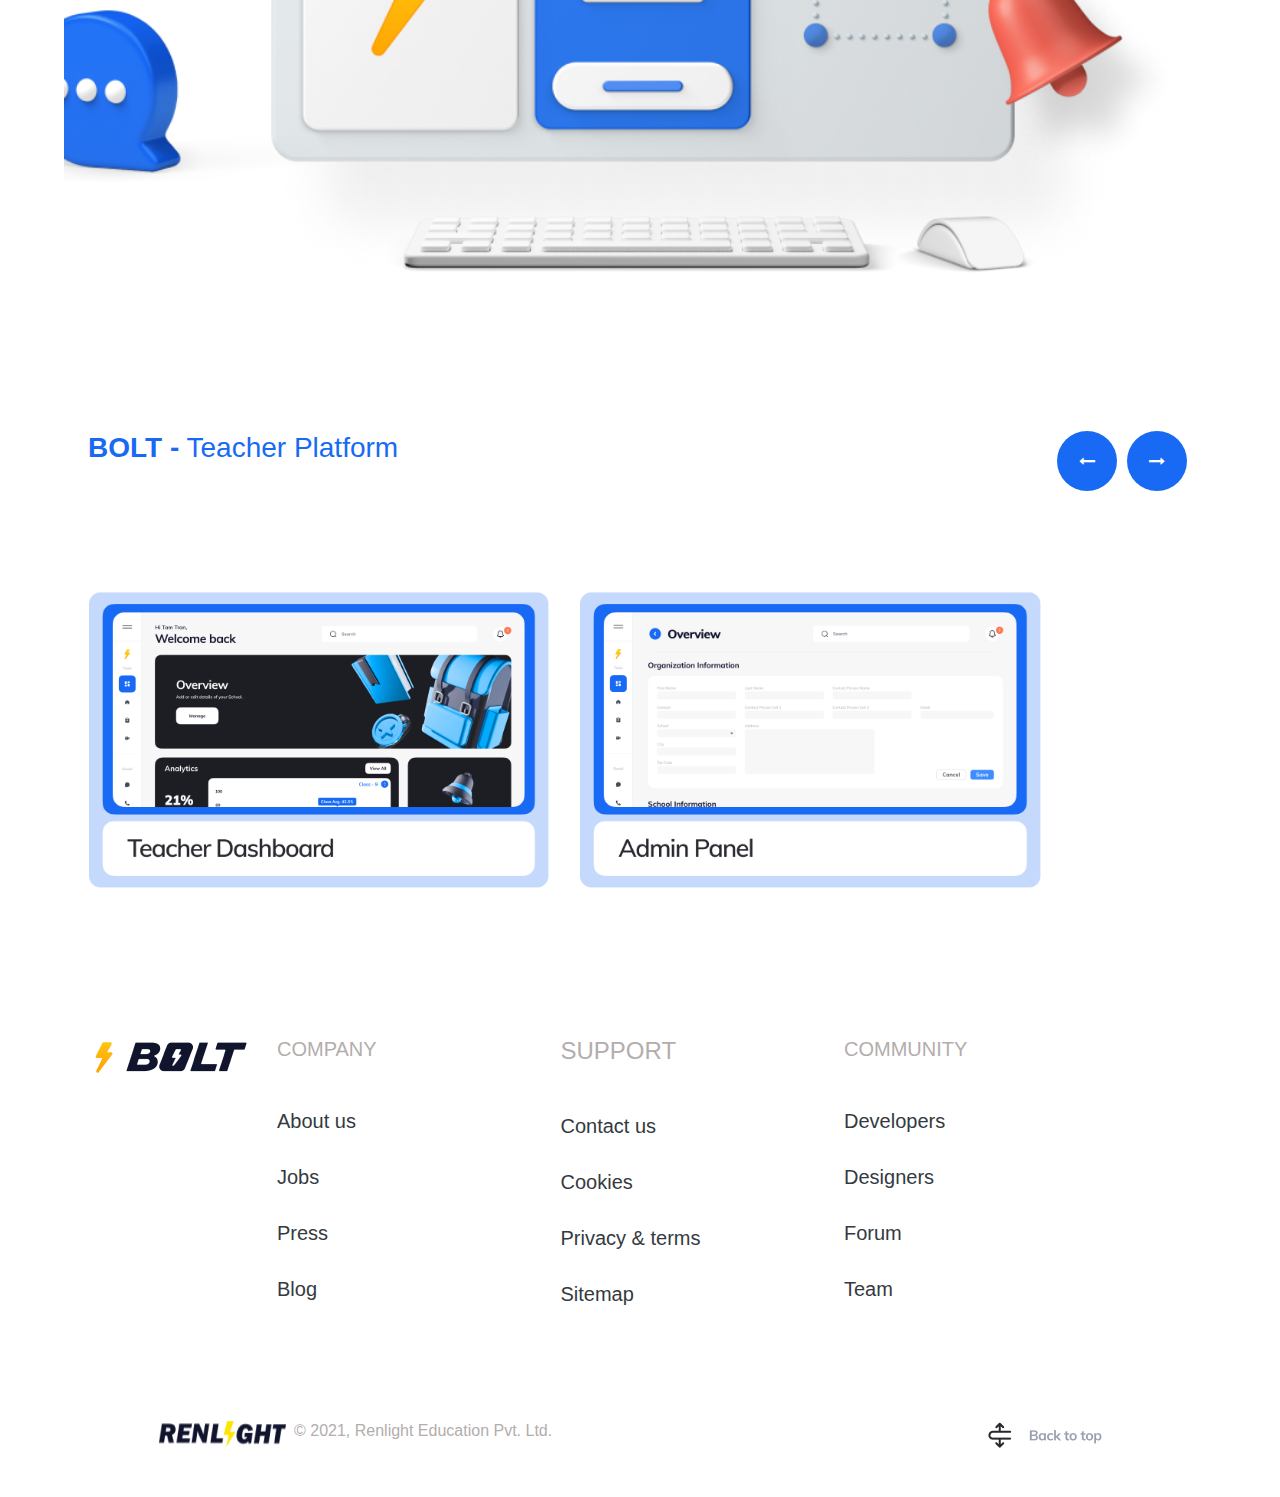
==== commit f754ddcf: "mobile responsiveness Fixcation" ====
--- a/index.html
+++ b/index.html
@@ -9,7 +9,7 @@
     <link rel="stylesheet" href="css/style.css">
     <link rel="stylesheet" href="css/style1.scss">
     <link rel="stylesheet" href="https://cdnjs.cloudflare.com/ajax/libs/font-awesome/4.7.0/css/font-awesome.min.css">
-    <link rel="icon" href="img/logo.png" type="image/gif" sizes="16x16">
+    <link rel="icon" href="img/logo-tab.png" type="image/gif" sizes="16x16">
 
 	<script src="js/custom.js"></script>
     <link rel="stylesheet" href="https://stackpath.bootstrapcdn.com/bootstrap/4.4.1/css/bootstrap.min.css" integrity="sha384-Vkoo8x4CGsO3+Hhxv8T/Q5PaXtkKtu6ug5TOeNV6gBiFeWPGFN9MuhOf23Q9Ifjh" crossorigin="anonymous">
@@ -17,9 +17,73 @@
 </head>
 <body>
 
-    <div class="custom-container ">
+  <nav class="navbar navbar-expand-lg navbar-light d-md-none d-sm-block">
+   
+    <button class="navbar-toggler" type="button" data-toggle="collapse" data-target="#navbarSupportedContent" aria-controls="navbarSupportedContent" aria-expanded="false" aria-label="Toggle navigation">
+      <span class="navbar-toggler-icon"></span>
+    </button>
+  
+    <div class="collapse navbar-collapse" id="navbarSupportedContent">
+      <ul class="navbar-nav mx-auto mt-2 mt-lg-0">
+        <li class="nav-item activde mr-3 m-3">
+          <a class="nav-link" href="#">Overview <span class="sr-only">(current)</span></a>
+        </li>
+        
+     
+     
+        <li class="nav-item dropdown mr-1 m-3 ">
+          <a class="nav-link dropdown-togglse" href="#" id="navbarDropdownMenuLink" data-toggle="dropdown" aria-haspopup="true" aria-expanded="false">
+            Platforms <i class="fa fa-chevron-down ml-1" aria-hidden="true"></i>
+          </a>
+          <div class="dropdown-menu" aria-labelledby="navbarDropdownMenuLink">
+            <a class="dropdown-item" href="#">Action</a>
+            <a class="dropdown-item" href="#">Anodion</a>
+            <a class="dropdown-item" href="#">Sdre</a>
+          </div>
+        </li>
+     
+        <li class="nav-item dropdown mr-1 m-3">
+          <a class="nav-link dropdown-togglse" href="#" id="navbarDropdownMenuLink" data-toggle="dropdown" aria-haspopup="true" aria-expanded="false">
+            Courses <i class="fa fa-chevron-down ml-1" aria-hidden="true"></i>
+          </a>
+          <div class="dropdown-menu" aria-labelledby="navbarDropdownMenuLink">
+            <a class="dropdown-item" href="#">Action</a>
+            <a class="dropdown-item" href="#">Another action</a>
+            <a class="dropdown-item" href="#">Sod here</a>
+          </div>
+        </li>
+        <li class="nav-item dropdown mr-1 m-3">
+          <a class="nav-link dropdown-togglse" href="#" id="navbarDropdownMenuLink" data-toggle="dropdown" aria-haspopup="true" aria-expanded="false">
+            Learn More <i class="fa fa-chevron-down ml-1" aria-hidden="true"></i>
+          </a>
+          <div class="dropdown-menu" aria-labelledby="navbarDropdownMenuLink">
+            <a class="dropdown-item" href="#">Action</a>
+            <a class="dropdown-item" href="#">Anotherd</a>
+            <a class="dropdown-item" href="#">Somdere</a>
+          </div>
+        </li>
+        <li class="nav-item dropdown mr-1 m-3">
+          <a class="nav-link dropdown-togglde" href="#" id="navbarDropdownMenuLink" data-toggle="dropdown" aria-haspopup="true" aria-expanded="false">
+            Learn More <i class="fa fa-chevron-down ml-1" aria-hidden="true"></i>
+          </a>
+          <div class="dropdown-menu" aria-labelledby="navbarDropdownMenuLink">
+            <a class="dropdown-item" href="#">Action</a>
+            <a class="dropdown-item" href="#">d action</a>
+            <a class="dropdown-item" href="#">d here</a>
+          </div>
+        </li>
+      </ul>
+      <form class="form-inline my-2 my-lg-0">
+  
+        <button class=" btn-sign s mr-4 my-sm-0" type="submit">Sign in</button>
+        <button class=" btn-demo s my-2 ml-4 my-sm-0 " type="submit">Get Demo</button>
+      </form>
+    </div>
+    <a class="navbar-brand " href="#"><img src="img/logo.png" alt=""></a>
+  </nav>
+  <div class="custom-container ">
     <nav class="navbar navbar-expand-lg mr-4 ml-4 navbar-light">
-        <a class="navbar-brand" href="#"><img src="img/logo.png" alt=""></a>
+        <a class="navbar-brand d-none d-md-block " href="#"><img src="img/logo.png" alt=""></a>
         <div class="collapse navbar-collapse" id="navbarTogglerDemo01">
          
           <ul class="navbar-nav mx-auto mt-2 mt-lg-0">
@@ -129,6 +193,8 @@
       </div>
     </div>
 </section>
+
+
 <section class="text-center">
        <h2>Register now to get 1 month free!</h3>
 
@@ -147,12 +213,12 @@
 
         <img class="ml-5" src="img/Scroll down button1.png" alt="">
 </section>
-<section class="custom-container ">
+<section class="custom-container   ">
      
 
         <img class="image-container" src="img/PROTOTYPE.png" alt="">
 </section>
-<section class="custom-container totam-section ">
+<section class="custom-container totam-section totam-section-mobile">
   <div class="tatam-content text-center">
 
     <h2>Totam asperiores et deleniti velit.</h2>
@@ -163,9 +229,11 @@
       Watch the Video</div>
   </div>
 
-        <!-- <img class="image-container" src="img/bg1.png" alt=""> -->
-</section>
-
+        
+</section>
+<section>
+  <img class="image-container totam-section1" src="img/bg1.png" alt="">
+</section>
 
 <div class="custom-container">
 <div class="slide-header d-flex justify-content-between p-4"> 
@@ -290,13 +358,13 @@
   
   <!-- Copyright -->
   <div class="d-flex justify-content-between  custom-container mr-4 ml-4 p-5 " >
-<div class="col-6">
+<div class="col-6 col-sm-6 col-xs-6">
   <div class="footer-content d-flex ">
-    <img  class="ml-4 pl-5 pr-2" src="img/renlight.png" alt=""> <h6 class="footer-headings">© 2021, Renlight Education Pvt. Ltd.</h6>
+    <img  class="ml-4 pl-5 pr-2  "  src="img/renlight.png" alt=""> <h6 class="footer-headings d-none d-sm-block">© 2021, Renlight Education Pvt. Ltd.</h6>
   </div>
 </div>
-<div onclick="topFunction()" class="col-6 d-flex  back-top flex-row-reverse">
-  <img src="img/Scroll down button.png" alt="">
+<div onclick="topFunction()" class=" col-6 col-sm-6 d-flex  back-top flex-row-reverse d-none ">
+  <img class=" top-btn " src="img/Scroll down button.png" alt="">
 </div>
    
   
--- a/css/style.css
+++ b/css/style.css
@@ -18,12 +18,19 @@
   font-family: Mulish-Italic;
   src: url(fonts/Mulish-Italic.ttf);
 }
-
+.top-btn {
+  display: block;
+}
 .object-img {
 width: 75px;
 padding: 10px;
 }
-
+.totam-section-mobile {
+  display: block;
+}
+.totam-section1 {
+  display: none ;
+}
 .media-body p {
 width: 410px;
 }
@@ -318,7 +325,48 @@
 .banner-right {
   width: 90%;
 }
-
+.banner-input h2 {
+ color: #000000;
+ font-weight: 800;
+ font-family: Mulish-Medium;
+ padding: 3rem;
+}
+.card-bg {
+ 
+
+  background-image: url("../img/bg-cards/bgcards.png");
+  background-repeat: no-repeat;
+  height: 3300px; /* You must set a specified height */
+  background-position: center; 
+  background-position: auto auto;
+}
+.card-bg-mobile {
+ 
+ width: 100%;
+  background-image: url("../img/mobile-cards.png");
+  background-repeat: no-repeat;
+  height: 4711px;
+  background-position: center; 
+  background-position: auto auto; 
+}
+.student-headings  p {
+ color: #999FAE;
+ font-size: 18px;
+ font-weight: 400;
+ font-family: Mulish-Medium;
+ 
+}
+.banner-input-number {
+  border: 1px solid rgb(221, 217, 217);
+  border-radius: 34px;
+width: fit-content;
+  margin: 30px 8px;
+  padding: 22px;
+  box-shadow: 0 3px 6px rgb(197 197 197 / 16%), 1px 13px 12px rgb(184 182 182 / 23%);
+}
+.student-headings h2 {
+  color: #000000;
+}
   @media (min-width: 1600px) {
       .container {
           max-width: 1600px;
@@ -354,16 +402,403 @@
 
 
 
-
-
-
-
-
-
-
-
-
+.card-one-wrapper {
+  position:relative;
+  height: 300px;
+/* border: 2px solid red; */
+}
+
+
+
+.card-one-wrapper .card-one {
+  /* height: 100px; */
+  /* border: 2px solid red; */
+  /* text-align: left;
+  width: 30%;
+  position:absolute;
+
+left:10%; 
+transform: translate(0%, 110%); */
+margin: 0;
+  position: absolute;
+  top: 50%;
+  left: 20vw;
+  width: 20vw;;
+  text-align: left;
+  -ms-transform: translate(-50%, -50%);
+  transform: translate(-50%, -50%);
+}
+.card-two-wrapper {
+  position:relative;
+  height: 200px;
+/* border: 2px solid red; */
+}
+
+
+
+.card-two-wrapper .card-two {
+  height: 100px;
+  /* border: 2px solid red; */
+  text-align: left;
+  width:20vw;
+  position:absolute;
+top:0px;
+left:55%;
+transform: translate(0%, 50%);
+
+}
+.card-three-wrapper {
+  position:relative;
+  margin-top: 5%;
+  height: 200px;
+/* border: 2px solid red; */
+}
+
+
+
+.card-three-wrapper .card-three {
+  height: 100px;
+  /* border: 2px solid red; */
+  text-align: left;
+  width: 20vw;
+  position:absolute;
+top:0px;
+left:10%;
+transform: translate(0%, 50%);
+
+}
+.card-four-wrapper {
+  position:relative;
+  margin-top: 5%;
+  height: 200px;
+/* border: 2px solid red; */
+}
+
+
+
+.card-four-wrapper .card-four {
+  height: 100px;
+  /* border: 2px solid red; */
+  text-align: left;
+  width: 20vw;
+  position:absolute;
+  top: 0px;
+  left: 55%;
+  transform: translate(0%, 50%);
+
+}
+.card-five-wrapper {
+  position:relative;
+  margin-top:3%;
+  height: 200px;
+/* border: 2px solid red; */
+}
+
+
+
+.card-five-wrapper .card-five {
+  height: 100px;
+  /* border: 2px solid red; */
+  text-align: left;
+  width: 20vw;
+  position:absolute;
+top:0px;
+left:10%;
+transform: translate(0%, 50%);
+
+}
+.card-six-wrapper {
+  position:relative;
+  margin-top: 4%;
+  height: 200px;
+/* border: 2px solid red; */
+}
+
+
+
+.card-six-wrapper .card-six {
+  height: 100px;
+  /* border: 2px solid red; */
+  text-align: left;
+  width: 20vw;
+  position:absolute;
+  top: 0px;
+  left: 55%;
+  transform: translate(0%, 50%);
+
+}
+.card-seven-wrapper {
+  position:relative;
+  margin-top: 4%;
+  height: 200px;
+/* border: 2px solid red; */
+}
+
+
+
+.card-seven-wrapper .card-seven {
+  height: 100px;
+  /* border: 2px solid red; */
+  text-align: left;
+  width: 20vw;
+  position:absolute;
+top:0px;
+left:10%;
+transform: translate(0%, 50%);
+
+}
+
+
+
+
+.card-eat-wrapper {
+  position:relative;
+  margin-top: 4%;
+  height: 200px;
+/* border: 2px solid red; */
+}
+
+
+
+.card-eat-wrapper .card-eat {
+  height: 100px;
+  /* border: 2px solid red; */
+  text-align: left;
+  width: 20vw;
+  position:absolute;
+  top: 0px;
+  left: 55%;
+  transform: translate(0%, 50%);
+
+}
+
+
+
+.card-nine-wrapper {
+  position:relative;
+  margin-top: 4%;
+  height: 200px;
+/* border: 2px solid red; */
+}
+
+
+
+.card-nine-wrapper .card-nine {
+  height: 100px;
+  /* border: 2px solid red; */
+  text-align: left;
+  width: 20vw;
+  position:absolute;
+top:0px;
+left:10%;
+transform: translate(0%, 50%);
+
+}
+
+.card-ten-wrapper {
+  position:relative;
+  margin-top: 5%;
+  height: 200px;
+/* border: 2px solid red; */
+}
+
+
+
+.card-ten-wrapper .card-ten {
+  height: 100px;
+  /* border: 2px solid red; */
+  text-align: left;
+  width: 20vw;
+  position:absolute;
+  top: 0px;
+  left: 55%;
+  transform: translate(0%, 50%);
+
+}
+
+.card-eleven-wrapper {
+  position:relative;
+  margin-top: 3%;
+  height: 200px;
+/* border: 2px solid red; */
+}
+
+
+
+.card-eleven-wrapper .card-eleven {
+  height: 100px;
+  /* border: 2px solid red; */
+  text-align: left;
+  width: 20vw;
+  position:absolute;
+top:0px;
+left:10%;
+transform: translate(0%, 50%);
+
+}
+
+.card-twenty-wrapper {
+  position:relative;
+  margin-top: 3%;
+  height: 200px;
+/* border: 2px solid red; */
+}
+
+
+
+.card-twenty-wrapper .card-twenty {
+  height: 100px;
+  /* border: 2px solid red; */
+  text-align: left;
+  width:20vw;
+  position:absolute;
+  top: 0px;
+  left: 55%;
+  transform: translate(0%, 50%);
+
+}
+
+ .card-thirteen-wrapper {
+  position:relative;
+  margin-top: 3%;
+  height: 200px;
+/* border: 2px solid red; */
+}
+
+
+
+.card-thirteen-wrapper .card-thirteen {
+  height: 100px;
+  /* border: 2px solid red; */
+  text-align: left;
+  width: 20vw;
+  position:absolute;
+  vertical-align: middle;
+top:0%;
+left:10%;
+transform: translate(0%, 50%);
+
+}
+
+@media (min-width: 1000px) and (max-width: 1400px) {
+  .card-one-wrapper {
+    position:relative;
+    height: 300px;
+    /* border: 2px solid red; */
+  }
   
+  .card-bg {
+    
+    width: 94vw;
+    background-image: url("../img/bg-cards/bgcards.png");
+    background-repeat: no-repeat;
+    height: 3300px; /* You must set a specified height */
+    background-position: center; 
+    background-position: auto auto;
+  }
+}
+
+@media (min-width: 360px) and (max-width: 640px) {
+  .banner-text h1 {
+    font-family: Mulish-ExtraBold;
+    font-weight: 800;
+    font-size: 50px;
+    line-height: 70px;
+}
+.banner-text .inner-text {
+  font-family: Mulish-Medium;
+  font-weight: 500;
+  font-size: 10px;
+  color: #999FAE;
+  width: 326px;
+}
+.started-btn {
+  padding: 3px 4px;
+  border-radius: 10px;
+  font-size: 15px;
+  font-weight: 500;
+}
+.banner-input-number {
+  border: 1px solid rgb(221, 217, 217);
+  border-radius: 10px;
+  width: fit-content;
+  margin: 18px 0px;
+  padding: 14px;
+  box-shadow: 0 3px 6px rgb(197 197 197 / 16%), 1px 13px 12px rgb(184 182 182 / 23%);
+}
+input, select {
+  border: none;
+  width: 160px !important;
+}
+.top-btn {
+  display: none !important;
+}
+.image-container {
+  width: 100%;
+  height: 400px;
+}
+.tatam-content h2 {
+  font-size: 40px;
+  color: #186af4;
+}
+.totam-section {
+  margin-top: 420px;
+  background-image: url(../img/bg12.png);
+  height: 280px;
+  background-position: ;
+  background-repeat: no-repeat;
+  background-size: cover;
+}
+.banner-container {
+  width: 90%;
+
+}
+.media-body p {
+  font-family: Mulish-Italic;
+  font-size: 10px;
+  width: fit-content;
+}
+.tatam-content p {
+  font-size: 10px;
+  color: #4d4f52;
+}
+.object-img {
+  width: 61px;
+  padding: 18px;
+}
+.media-body h5 span {
+  font-family: Mulish-Italic;
+  font-size: 15px;
+  font-weight: 800;
+  color: #000000;
+}
+.media-body h5 {
+  font-family: Mulish-Italic;
+  font-size: 15px;
+  font-weight: 800;
+  color: #000000;
+}
+.input-number {
+
+  width: 90%;
+}
+.carousel {
+  width: 100%;
+  height: 250px;
+ 
+}
+.carousel .slides {
+ 
+  top: 75%;
+ 
+}
+.totam-section1 {
+  display: block ;
+}
+.totam-section-mobile {
+  display: none;
+}
+}
 .intl-tel-input {
   position: relative;
   display: inline-block;
